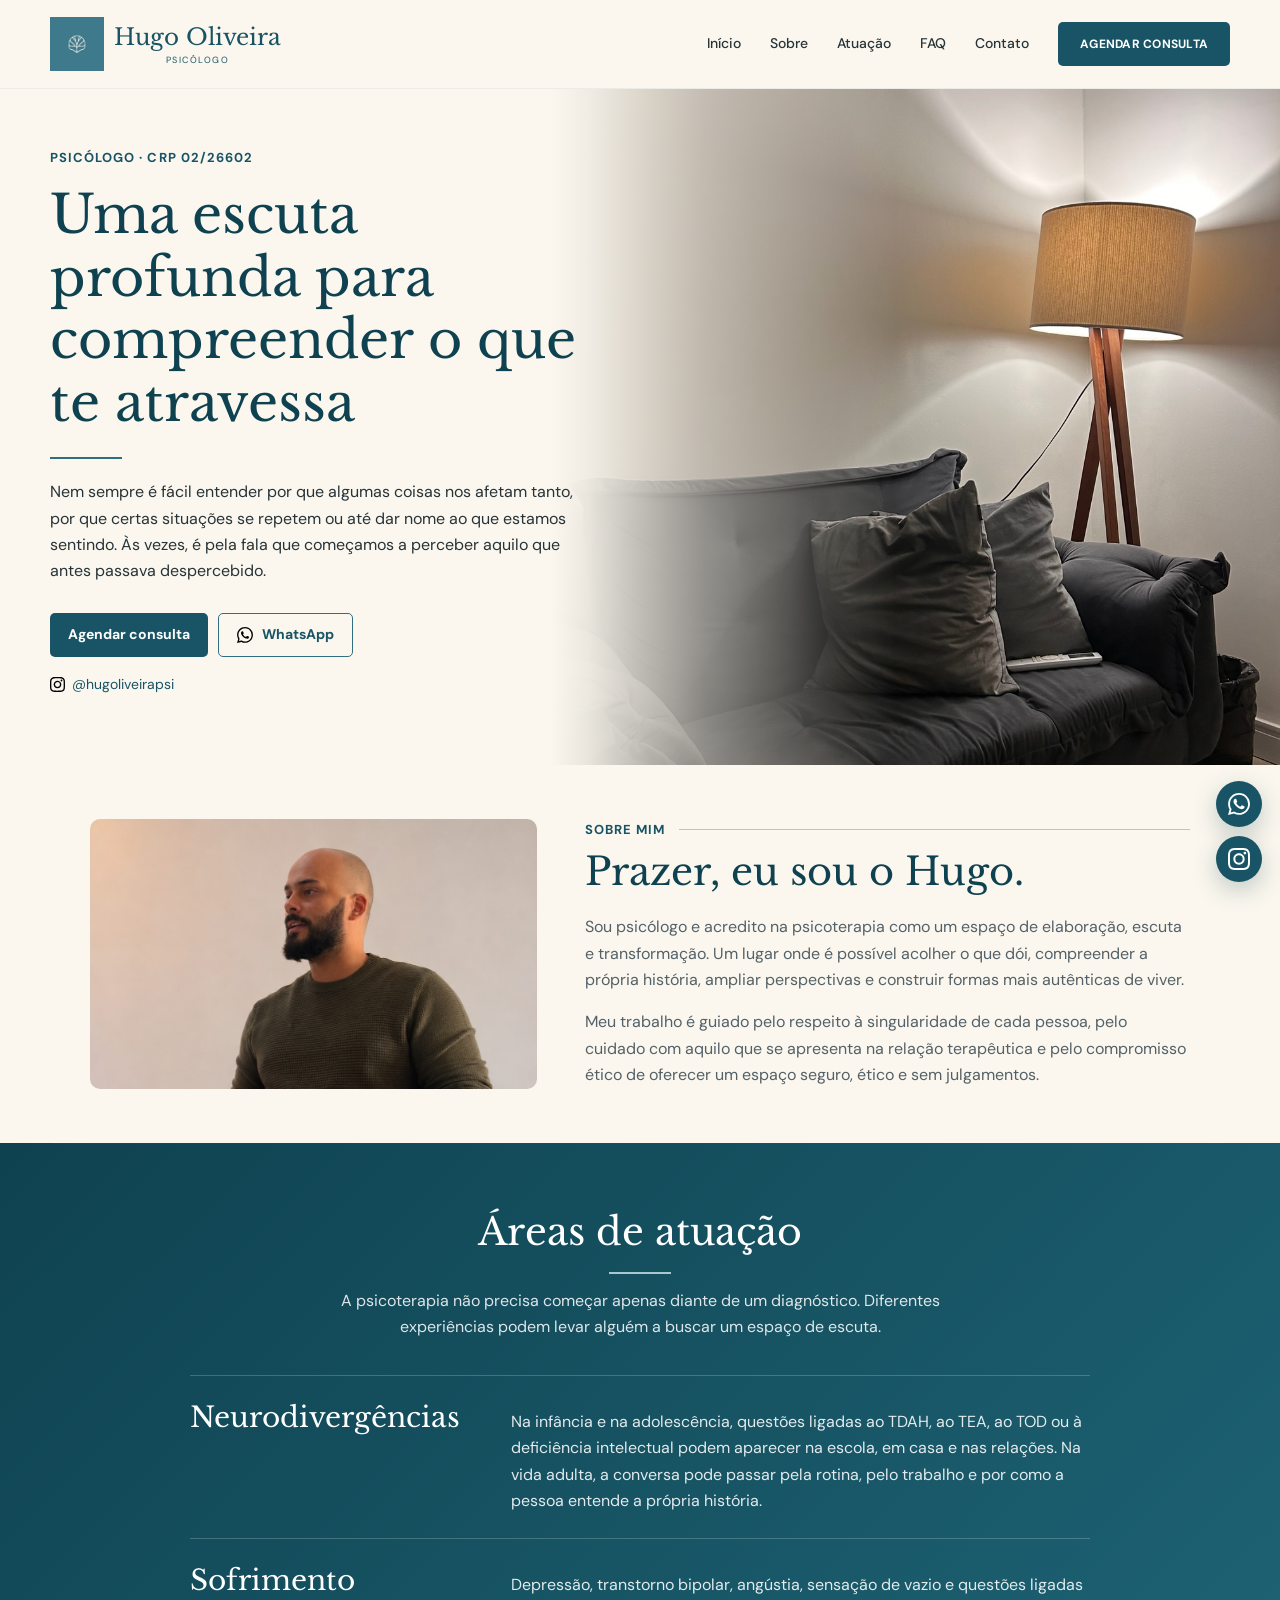
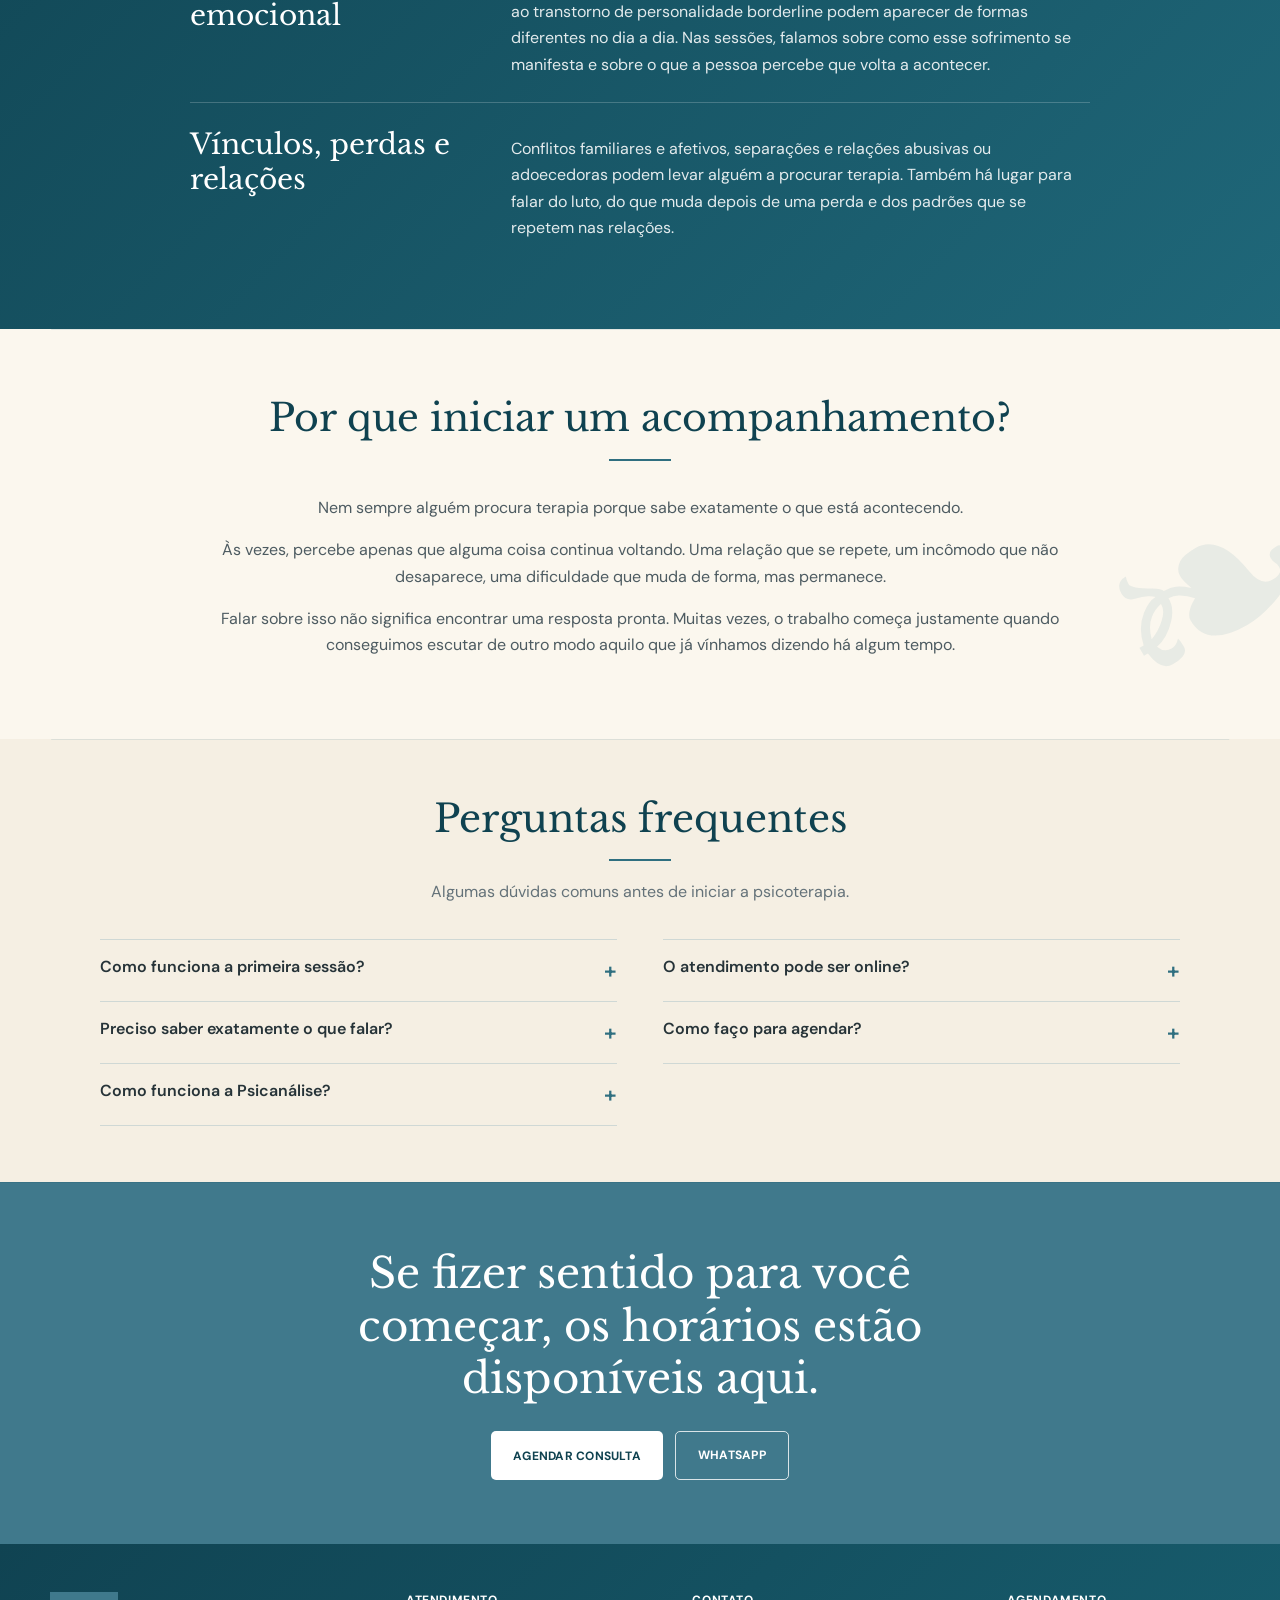
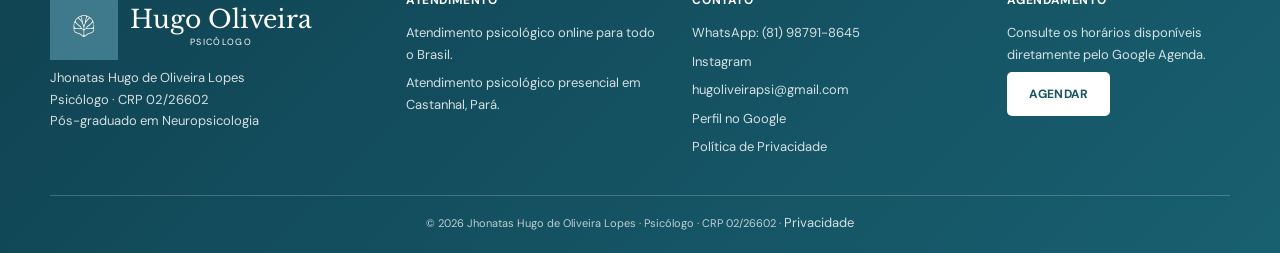
==== index.html @ a8a482d8 "Organiza as ações do início da página" ====
<!doctype html>
<html lang="pt-BR">
<head>
  <meta charset="utf-8">
  <meta name="viewport" content="width=device-width,initial-scale=1">
  <title>Hugo Oliveira | Psicólogo — CRP 02/26602</title>
  <meta name="description" content="Hugo Oliveira, psicólogo CRP 02/26602 e pós-graduado em Neuropsicologia. Atendimento psicológico online para crianças, adolescentes, adultos e idosos em todo o Brasil.">
  <meta name="theme-color" content="#2f6f80">
  <link rel="canonical" href="https://hugoliveirapsicologo.com.br/">
  <meta property="og:locale" content="pt_BR">
  <meta property="og:type" content="website">
  <meta property="og:title" content="Hugo Oliveira | Psicólogo — CRP 02/26602">
  <meta property="og:description" content="Atendimento psicológico online para todo o Brasil com Hugo Oliveira, psicólogo CRP 02/26602 e pós-graduado em Neuropsicologia.">
  <meta property="og:url" content="https://hugoliveirapsicologo.com.br/">
  <meta property="og:image" content="https://hugoliveirapsicologo.com.br/assets/logo-full.webp">
  <meta property="og:image:alt" content="Hugo Oliveira, psicólogo">
  <meta name="twitter:card" content="summary_large_image">
  <meta name="twitter:title" content="Hugo Oliveira | Psicólogo — CRP 02/26602">
  <meta name="twitter:description" content="Atendimento psicológico online para todo o Brasil, com escuta orientada pela Psicanálise.">
  <meta name="twitter:image" content="https://hugoliveirapsicologo.com.br/assets/logo-full.webp">
  <script type="application/ld+json">
  {"@context":"https://schema.org","@graph":[{"@type":"WebSite","@id":"https://hugoliveirapsicologo.com.br/#website","url":"https://hugoliveirapsicologo.com.br/","name":"Hugo Oliveira Psicólogo","inLanguage":"pt-BR","publisher":{"@id":"https://hugoliveirapsicologo.com.br/#profissional"}},{"@type":"Person","@id":"https://hugoliveirapsicologo.com.br/#profissional","name":"Jhonatas Hugo de Oliveira Lopes","alternateName":"Hugo Oliveira","url":"https://hugoliveirapsicologo.com.br/","jobTitle":"Psicólogo","description":"Psicólogo, CRP 02/26602, pós-graduado em Neuropsicologia. Atendimento psicológico online para todo o Brasil.","sameAs":["https://www.instagram.com/hugoliveirapsi/"]}]}
  </script>
  <link rel="icon" href="assets/logo-mark.webp" type="image/webp">
  <link rel="preconnect" href="https://fonts.googleapis.com">
  <link rel="preconnect" href="https://fonts.gstatic.com" crossorigin>
  <link rel="stylesheet" href="assets/v2.css">
</head>
<body>
<a class="skip-link" href="#conteudo">Pular para o conteúdo</a>
<header class="site-header">
  <div class="container nav">
    <a class="brand brand-text" href="#inicio" aria-label="Hugo Oliveira, psicólogo — início">
      <img src="assets/logo-mark.webp" alt="" width="256" height="256">
      <span><strong>Hugo Oliveira</strong><small>PSICÓLOGO</small></span>
    </a>
    <button class="menu-toggle" type="button" data-menu aria-label="Abrir menu" aria-expanded="false" aria-controls="menu-principal">☰</button>
    <nav class="nav-links" id="menu-principal" data-nav aria-label="Navegação principal">
      <a href="#inicio">Início</a><a href="#sobre">Sobre</a><a href="#atuacao">Atuação</a><a href="#faq">FAQ</a><a href="#contato">Contato</a>
      <button class="booking-btn" type="button" data-book>Agendar consulta</button>
    </nav>
  </div>
</header>
<main id="conteudo">
  <section class="hero" id="inicio" aria-labelledby="titulo-principal">
    <div class="container hero-grid">
      <div class="hero-copy"><div class="eyebrow">Psicólogo · CRP 02/26602</div><h1 id="titulo-principal">Uma escuta profunda para compreender o que te atravessa</h1><p>Nem sempre é fácil entender por que algumas coisas nos afetam tanto, por que certas situações se repetem ou até dar nome ao que estamos sentindo. Às vezes, é pela fala que começamos a perceber aquilo que antes passava despercebido.</p><div class="hero-actions"><button class="btn btn-primary" type="button" data-book>Agendar consulta</button><a class="btn btn-outline" href="https://wa.me/5581987918645" target="_blank" rel="noopener noreferrer"><img src="assets/whatsapp.svg" alt="" width="16" height="16">WhatsApp</a><a class="hero-instagram" href="https://www.instagram.com/hugoliveirapsi/" target="_blank" rel="noopener noreferrer" aria-label="Instagram de Hugo Oliveira"><img src="assets/instagram.svg" alt="" width="15" height="15">@hugoliveirapsi</a></div></div>
      <div class="hero-visual"><img class="hero-photo hero-office" src="assets/consultorio-real.jpeg" alt="Sofá e luminária no consultório de psicologia" width="1152" height="1536" fetchpriority="high" decoding="async"></div>
    </div>
  </section>
  <section class="section info" id="sobre" aria-labelledby="titulo-sobre"><div class="container info-grid"><div class="about-photo"><img class="about-image" src="assets/sobre-hugo.jpg" alt="Hugo Oliveira, psicólogo" width="1122" height="1402" loading="lazy" decoding="async"></div>
      <div class="about-copy"><div class="eyebrow about-label">Sobre mim</div><h2 id="titulo-sobre">Prazer, eu sou o Hugo.</h2><p>Sou psicólogo e acredito na psicoterapia como um espaço de elaboração, escuta e transformação. Um lugar onde é possível acolher o que dói, compreender a própria história, ampliar perspectivas e construir formas mais autênticas de viver.</p><p>Meu trabalho é guiado pelo respeito à singularidade de cada pessoa, pelo cuidado com aquilo que se apresenta na relação terapêutica e pelo compromisso ético de oferecer um espaço seguro, ético e sem julgamentos.</p></div></div></section>
  <section class="section areas" id="atuacao" aria-labelledby="titulo-atuacao"><div class="container"><div class="section-title"><h2 id="titulo-atuacao">Áreas de atuação</h2><p class="areas-intro">A psicoterapia não precisa começar apenas diante de um diagnóstico. Diferentes experiências podem levar alguém a buscar um espaço de escuta.</p></div><div class="area-topics">
      <article class="area-topic">
        <h3>Neurodivergências</h3>
        <p>Na infância e na adolescência, questões ligadas ao TDAH, ao TEA, ao TOD ou à deficiência intelectual podem aparecer na escola, em casa e nas relações. Na vida adulta, a conversa pode passar pela rotina, pelo trabalho e por como a pessoa entende a própria história.</p>
      </article>
      <article class="area-topic">
        <h3>Sofrimento emocional</h3>
        <p>Depressão, transtorno bipolar, angústia, sensação de vazio e questões ligadas ao transtorno de personalidade borderline podem aparecer de formas diferentes no dia a dia. Nas sessões, falamos sobre como esse sofrimento se manifesta e sobre o que a pessoa percebe que volta a acontecer.</p>
      </article>
      <article class="area-topic">
        <h3>Vínculos, perdas e relações</h3>
        <p>Conflitos familiares e afetivos, separações e relações abusivas ou adoecedoras podem levar alguém a procurar terapia. Também há lugar para falar do luto, do que muda depois de uma perda e dos padrões que se repetem nas relações.</p>
      </article>
    </div></div></section>
  <section class="section why" aria-labelledby="titulo-acompanhamento"><div class="container why-inner"><div class="section-title"><h2 id="titulo-acompanhamento">Por que iniciar um acompanhamento?</h2></div>
    <p>Nem sempre alguém procura terapia porque sabe exatamente o que está acontecendo.</p>
    <p>Às vezes, percebe apenas que alguma coisa continua voltando. Uma relação que se repete, um incômodo que não desaparece, uma dificuldade que muda de forma, mas permanece.</p>
    <p>Falar sobre isso não significa encontrar uma resposta pronta. Muitas vezes, o trabalho começa justamente quando conseguimos escutar de outro modo aquilo que já vínhamos dizendo há algum tempo.</p>
  </div></section>
  <section class="section faq" id="faq" aria-labelledby="titulo-faq"><div class="container faq-wrap"><div class="section-title"><h2 id="titulo-faq">Perguntas frequentes</h2><p>Algumas dúvidas comuns antes de iniciar a psicoterapia.</p></div>
    <div class="faq-grid"><div class="faq-column">
    <div class="faq-item"><h3><button class="faq-q" type="button" aria-expanded="false" aria-controls="faq-1">Como funciona a primeira sessão?<span aria-hidden="true">+</span></button></h3><div class="faq-a" id="faq-1" hidden>Na primeira sessão, conversamos sobre o que levou você a procurar psicoterapia e sobre o que está acontecendo neste momento. Você não precisa chegar com tudo organizado. A partir do que aparece na conversa, começamos a compreender a demanda e a pensar o acompanhamento.</div></div>
    <div class="faq-item"><h3><button class="faq-q" type="button" aria-expanded="false" aria-controls="faq-2">Preciso saber exatamente o que falar?<span aria-hidden="true">+</span></button></h3><div class="faq-a" id="faq-2" hidden>Não. E isso é mais comum do que parece. Você pode começar falando sobre o que estiver presente naquele dia. Às vezes, um assunto leva a outro, lembranças aparecem e algumas coisas se repetem. Na Psicanálise, esse movimento da fala faz parte do próprio trabalho.</div></div>
    <div class="faq-item"><h3><button class="faq-q" type="button" aria-expanded="false" aria-controls="faq-3">Como funciona a Psicanálise?<span aria-hidden="true">+</span></button></h3><div class="faq-a" id="faq-3" hidden>Na Psicanálise, a fala tem um lugar central. A associação livre é a proposta de dizer o que vier à mente, mesmo quando um assunto parecer sem importância ou sem ligação com o anterior. Ao longo das sessões, escutamos também as lembranças, as contradições e o que se repete nessa fala.</div></div>
    </div><div class="faq-column">
    <div class="faq-item"><h3><button class="faq-q" type="button" aria-expanded="false" aria-controls="faq-7">O atendimento pode ser online?<span aria-hidden="true">+</span></button></h3><div class="faq-a" id="faq-7" hidden>Sim. A sessão acontece por videochamada, em horário combinado. É importante estar em um lugar reservado, com internet estável e onde você possa falar com tranquilidade. Antes de começarmos, conversamos para entender se o atendimento online é adequado para a sua demanda e para este momento.</div></div>
    <div class="faq-item"><h3><button class="faq-q" type="button" aria-expanded="false" aria-controls="faq-8">Como faço para agendar?<span aria-hidden="true">+</span></button></h3><div class="faq-a" id="faq-8" hidden>Pelo botão “Agendar consulta”, você pode consultar os horários disponíveis e marcar diretamente pelo Google Agenda. Se quiser conversar antes, tirar alguma dúvida ou não encontrar um horário adequado, pode me chamar pelo WhatsApp.</div></div>
    </div></div>
  </div></section>
  <section class="final-cta" aria-labelledby="titulo-cta-final"><div class="final-cta-inner"><h2 id="titulo-cta-final">Se fizer sentido para você começar, os horários estão disponíveis aqui.</h2><div class="final-cta-actions"><button class="btn btn-primary" type="button" data-book>Agendar consulta</button><a class="btn btn-outline" href="https://wa.me/5581987918645" target="_blank" rel="noopener noreferrer">WhatsApp</a></div></div></section>
</main>
<footer class="footer" id="contato"><div class="container"><div class="footer-grid"><div class="footer-logo"><div class="footer-brand"><img src="assets/logo-mark.webp" alt="" width="256" height="256" loading="lazy"><span><strong>Hugo Oliveira</strong><small>PSICÓLOGO</small></span></div><p>Jhonatas Hugo de Oliveira Lopes<br>Psicólogo · CRP 02/26602<br>Pós-graduado em Neuropsicologia</p></div><div><h2>Atendimento</h2><p>Atendimento psicológico online para todo o Brasil.</p><p>Atendimento psicológico presencial em Castanhal, Pará.</p></div><div><h2>Contato</h2><p><a href="https://wa.me/5581987918645" target="_blank" rel="noopener noreferrer">WhatsApp: (81) 98791-8645</a></p><p><a href="https://www.instagram.com/hugoliveirapsi/" target="_blank" rel="noopener noreferrer">Instagram</a></p><p><a href="mailto:hugoliveirapsi@gmail.com">hugoliveirapsi@gmail.com</a></p><p><a href="https://www.google.com/search?q=Hugo+Oliveira+-+Psic%C3%B3logo+especialista+em+Neuropsicologia" target="_blank" rel="noopener noreferrer">Perfil no Google</a></p><p><a href="politica-de-privacidade.html">Política de Privacidade</a></p></div><div><h2>Agendamento</h2><p>Consulte os horários disponíveis diretamente pelo Google Agenda.</p><button class="btn footer-booking" type="button" data-book>Agendar</button></div></div><div class="footer-bottom">© 2026 Jhonatas Hugo de Oliveira Lopes · Psicólogo · CRP 02/26602 · <a href="politica-de-privacidade.html">Privacidade</a></div></div></footer>
<div class="floating-social" aria-label="Atalhos de contato"><a href="https://wa.me/5581987918645" target="_blank" rel="noopener noreferrer" aria-label="Falar com Hugo Oliveira no WhatsApp"><img src="assets/whatsapp.svg" alt="" width="22" height="22"></a><a href="https://www.instagram.com/hugoliveirapsi/" target="_blank" rel="noopener noreferrer" aria-label="Abrir o Instagram de Hugo Oliveira"><img src="assets/instagram.svg" alt="" width="22" height="22"></a></div>
<script src="assets/v2.js" defer></script>
</body>
</html>
---- assets/v2.css ----
@import url('https://fonts.googleapis.com/css2?family=DM+Sans:wght@400;500;600;700&family=Libre+Baskerville:wght@400;700&display=swap');
:root{--petrol:#2f6f80;--petrol-dark:#185465;--petrol-deep:#0f4250;--cream:#fbf7ee;--cream-2:#f5efe3;--ink:#263338;--muted:#647279;--line:#d9dfdc;--sage:#b8ccca;--white:#fff;--serif:'Libre Baskerville',Georgia,serif;--sans:'DM Sans',Arial,sans-serif}
*{box-sizing:border-box}html{scroll-behavior:smooth;scroll-padding-top:100px}body{margin:0;background:var(--cream);color:var(--ink);font-family:var(--sans);line-height:1.65}img{max-width:100%;display:block}a{text-decoration:none;color:inherit}.container{width:min(1180px,calc(100% - 40px));margin:auto}.skip-link{position:fixed;left:16px;top:10px;z-index:100;transform:translateY(-160%);background:var(--white);color:var(--petrol-deep);padding:10px 14px;border:2px solid var(--petrol-deep);border-radius:4px;font-weight:700}.skip-link:focus{transform:translateY(0)}:where(a,button):focus-visible{outline:3px solid #f0b429;outline-offset:3px}
.site-header{position:sticky;top:0;z-index:50;background:rgba(251,247,238,.96);backdrop-filter:blur(14px);border-bottom:1px solid rgba(47,111,128,.08)}.nav{height:88px;display:flex;align-items:center;gap:28px}.brand{display:flex;align-items:center;margin-right:auto}.brand-text{gap:10px}.brand-text img{height:54px;width:54px;object-fit:contain}.brand-text span{display:flex;flex-direction:column;line-height:1}.brand-text strong{font:400 23px var(--serif);color:var(--petrol-dark)}.brand-text small{font-size:9px;letter-spacing:.16em;text-align:center;color:var(--petrol-dark);margin-top:5px}.nav-links{display:flex;align-items:center;gap:29px;font-size:14px;font-weight:500}.nav-links a{position:relative;padding:10px 0}.nav-links a:hover,.nav-links a.active{color:var(--petrol-dark)}.nav-links a.active:after{content:'';position:absolute;left:0;right:0;bottom:2px;height:2px;background:var(--petrol)}.booking-btn,.btn{border:0;border-radius:5px;padding:14px 22px;font-family:var(--sans);font-weight:700;text-transform:uppercase;letter-spacing:.02em;font-size:12px;cursor:pointer;display:inline-flex;align-items:center;justify-content:center;gap:9px}.booking-btn,.btn-primary{background:var(--petrol-dark);color:#fff}.booking-btn:hover,.btn-primary:hover{background:var(--petrol-deep)}.btn-outline{background:transparent;color:var(--petrol-dark);border:1px solid var(--petrol)}.btn-outline:hover{background:rgba(47,111,128,.07)}.menu-toggle{display:none;border:0;background:none;font-size:26px;color:var(--petrol-dark)}
.hero{position:relative;overflow:hidden;background:linear-gradient(90deg,var(--cream) 0%,var(--cream) 58%,#e7eeee 58%,#e7eeee 100%);min-height:560px}.hero-grid{display:grid;grid-template-columns:.92fr 1.08fr;align-items:end;min-height:560px}.hero-copy{padding:58px 0 62px;align-self:center;position:relative;z-index:3}.eyebrow{font-size:13px;font-weight:700;letter-spacing:.08em;text-transform:uppercase;color:var(--petrol-dark)}.hero h1{font:400 clamp(38px,4.1vw,60px)/1.19 var(--serif);color:var(--petrol-deep);max-width:600px;margin:16px 0 20px}.hero h1:after{content:'';display:block;width:72px;height:2px;background:var(--petrol);margin-top:23px}.hero p{max-width:540px;font-size:16px;margin:0 0 28px}.hero-actions{display:flex;gap:12px;flex-wrap:wrap}.hero-visual{position:relative;align-self:stretch;display:flex;align-items:flex-end;justify-content:center}.hero-visual:before{content:'';position:absolute;width:76%;height:82%;right:8%;bottom:3%;background:#9fbdc2;border-radius:50% 50% 42% 58% / 45% 40% 60% 55%;transform:rotate(8deg)}.hero-visual:after{content:'❧';position:absolute;right:1%;top:22%;font-size:210px;line-height:1;color:rgba(47,111,128,.13);transform:rotate(-20deg)}.hero-photo{position:relative;z-index:2;width:min(560px,100%);max-height:545px;object-fit:contain;object-position:center bottom;filter:drop-shadow(0 22px 30px rgba(15,66,80,.12))}
.section{padding:64px 0}.section-title{text-align:center;max-width:800px;margin:0 auto 34px}.section-title h2{font:400 clamp(28px,3vw,38px)/1.3 var(--serif);color:var(--petrol-deep);margin:0}.section-title h2:after{content:'';display:block;width:62px;height:2px;background:var(--petrol);margin:16px auto 0}.section-title p{color:var(--muted);margin:14px auto 0;max-width:680px}.areas{background:linear-gradient(135deg,var(--petrol-deep),#1f6779);color:#fff}.areas .section-title h2{color:#fff}.areas .section-title h2:after{background:#a9c8ce}.area-grid{display:grid;grid-template-columns:repeat(3,minmax(0,1fr));align-items:stretch}.area-card{min-width:0;padding:28px 32px 30px;text-align:center;border-right:1px solid rgba(255,255,255,.2);border-bottom:1px solid rgba(255,255,255,.18);display:flex;flex-direction:column;align-items:center}.area-card:nth-child(3n){border-right:0}.area-card:nth-child(n+4){border-bottom:0}.area-icon{width:48px;height:48px;border:1px solid rgba(255,255,255,.55);border-radius:50%;display:grid;place-items:center;margin:0 auto 17px;font-size:16px}.area-card h3{font:400 20px/1.35 var(--serif);margin:0 0 11px;max-width:300px}.area-card p{font-size:14px;line-height:1.65;color:rgba(255,255,255,.82);margin:0;max-width:340px}.life-stages{background:var(--cream-2);padding:38px 20px 40px;text-align:center;border-top:1px solid rgba(47,111,128,.1);border-bottom:1px solid rgba(47,111,128,.12)}.life-stages h2{font:400 clamp(24px,2.7vw,32px)/1.3 var(--serif);color:var(--petrol-deep);margin:0 0 13px}.life-stages p{font:500 clamp(16px,2vw,19px)/1.7 var(--sans);color:var(--petrol-dark);margin:0}.life-stages .stage-separator{color:var(--petrol);padding:0 8px}
.why{position:relative;background:var(--cream);overflow:hidden}.why:after{content:'❧';position:absolute;right:-40px;bottom:-70px;font-size:260px;color:rgba(47,111,128,.09);transform:rotate(-30deg)}.why-inner{position:relative;z-index:2;text-align:center;max-width:850px;margin:auto}.why-inner p{color:#4d5b61}.quote-band{background:linear-gradient(90deg,#b8d2d5,#d6e4e1);padding:30px 20px;text-align:center;color:#173f4b}.quote-band blockquote{font:400 clamp(21px,2.2vw,31px)/1.4 var(--serif);margin:0}.quote-band blockquote:before{content:'“';display:block;font-size:42px;line-height:.5;margin-bottom:10px}
.info{background:#fff;padding:54px 0}.info-grid{display:grid;grid-template-columns:minmax(300px,.78fr) minmax(0,1.22fr);gap:52px;align-items:center}.info-photo{height:460px;border-radius:3px;overflow:hidden;background:var(--cream);box-shadow:0 18px 40px rgba(15,66,80,.12)}.info-photo img{width:100%;height:100%;aspect-ratio:auto;object-fit:contain;object-position:center bottom}.info h2,.faq h2{font:400 clamp(30px,3vw,40px)/1.25 var(--serif);color:var(--petrol-deep);margin:0 0 18px}.info p{color:#536168;font-size:16px}.bullets{list-style:none;padding:0;margin:20px 0}.bullets li{display:flex;gap:12px;margin:10px 0;font-size:15px}.bullets li:before{content:'✓';color:var(--petrol);font-weight:700}.audiences{display:grid;grid-template-columns:repeat(4,1fr);gap:12px;margin-top:22px}.audiences article{background:var(--cream);border:1px solid #e5e3dc;padding:16px}.audiences h3{font:400 18px var(--serif);color:var(--petrol-deep);margin:0 0 7px}.audiences p{font-size:14px;line-height:1.45;margin:0;color:#536168}
.faq{background:var(--cream-2);padding:56px 0}.faq-wrap{max-width:1080px;margin:auto}.faq-grid{display:grid;grid-template-columns:repeat(2,minmax(0,1fr));gap:0 46px;align-items:start}.faq-column{min-width:0}.faq-item{border-top:1px solid #cfd8d5}.faq-column .faq-item:last-child{border-bottom:1px solid #cfd8d5}.faq-item h3{margin:0}.faq-q{width:100%;border:0;background:none;text-align:left;padding:16px 0;display:flex;justify-content:space-between;gap:20px;font:600 16px var(--sans);color:var(--ink);cursor:pointer}.faq-q span{font-size:22px;color:var(--petrol);transition:.2s}.faq-item.open .faq-q span{transform:rotate(45deg)}.faq-a{padding:0 35px 16px 0;color:#536168;font-size:15px}.faq-a[hidden]{display:none}.cta-row{text-align:center;margin-top:28px}.btn-instagram{border-color:rgba(47,111,128,.58);color:var(--petrol-dark)}.btn-instagram:hover{background:rgba(47,111,128,.07);border-color:var(--petrol)}
.final-cta{background:#40798c;color:#fff;text-align:center;padding:64px 20px;border-top:1px solid rgba(15,66,80,.12)}.final-cta-inner{max-width:720px;margin:auto}.final-cta h2{font:400 clamp(30px,3.3vw,42px)/1.25 var(--serif);margin:0 0 14px}.final-cta p{max-width:620px;margin:0 auto 26px;color:rgba(255,255,255,.88)}.final-cta-actions{display:flex;justify-content:center;gap:12px;flex-wrap:wrap}.final-cta .btn-primary{background:#fff;color:var(--petrol-deep)}.final-cta .btn-primary:hover{background:var(--cream)}.final-cta .btn-outline{border-color:rgba(255,255,255,.8);color:#fff}.final-cta .btn-outline:hover{background:rgba(255,255,255,.1)}.footer{background:linear-gradient(135deg,#104352,#185f70);color:#fff;padding:48px 0 20px}.footer-grid{display:grid;grid-template-columns:1.15fr .9fr 1fr .8fr;gap:35px}.footer-brand{display:flex;align-items:center;gap:12px}.footer-brand img{width:68px;height:68px;object-fit:cover;filter:none}.footer-brand span{display:flex;flex-direction:column}.footer-brand strong{font:400 25px var(--serif)}.footer-brand small{font-size:9px;letter-spacing:.15em;text-align:center}.footer h2{font:700 12px var(--sans);text-transform:uppercase;letter-spacing:.05em;margin:0 0 14px}.footer p,.footer a{font-size:13px;color:rgba(255,255,255,.82);margin:7px 0}.footer a:hover{color:#fff}.footer-bottom{border-top:1px solid rgba(255,255,255,.2);margin-top:30px;padding-top:16px;text-align:center;color:rgba(255,255,255,.72);font-size:11px}.footer-booking{background:#fff;color:#185465}.floating-social{position:fixed;right:18px;bottom:18px;z-index:60;display:flex;flex-direction:column;gap:9px}.floating-social a{width:46px;height:46px;border-radius:50%;display:grid;place-items:center;background:var(--petrol-dark);color:#fff;box-shadow:0 8px 24px rgba(15,66,80,.25)}.floating-social a:hover{background:var(--petrol-deep)}.floating-social img{width:22px;height:22px;filter:brightness(0) invert(1)}.areas-intro{color:rgba(255,255,255,.86)!important}
.hero-office{width:100%;height:100%;max-height:none;object-fit:cover;object-position:center;filter:none}.info-photo-portrait{background:var(--cream)}.info-photo-portrait img{object-fit:contain;object-position:center bottom}
.audiences{grid-template-columns:repeat(4,minmax(0,1fr));align-items:stretch}.audiences article{min-width:0;height:100%}
@media(max-width:1000px){.area-grid{grid-template-columns:repeat(2,minmax(0,1fr))}.area-card,.area-card:nth-child(3n),.area-card:nth-child(n+4){border-right:1px solid rgba(255,255,255,.2);border-bottom:1px solid rgba(255,255,255,.18)}.area-card:nth-child(2n){border-right:0}.area-card:nth-child(n+5){border-bottom:0}.audiences{grid-template-columns:repeat(2,minmax(0,1fr))}}
@media(max-width:820px){.faq-grid{grid-template-columns:1fr;gap:0}.faq-column+.faq-column .faq-item:first-child{border-top:0}.nav{height:72px}.brand-text img{height:45px;width:45px}.brand-text strong{font-size:19px}.nav-links{display:none;position:absolute;top:72px;left:0;right:0;background:var(--cream);padding:18px 20px 24px;flex-direction:column;align-items:stretch;gap:4px;border-bottom:1px solid var(--line)}.menu-toggle{display:block}.nav-links.open{display:flex}.nav-links a{padding:9px 0}.booking-btn{width:100%;margin-top:8px}.hero{background:var(--cream)}.hero-grid{grid-template-columns:1fr;min-height:auto}.hero-copy{padding:48px 0 26px}.hero-visual{min-height:400px;background:transparent}.hero-visual:before,.hero-visual:after{display:none}.hero-photo{max-height:430px}.hero-office{max-height:none;display:block;width:100%;height:auto;aspect-ratio:16/9}.info-grid{grid-template-columns:1fr}.info-photo{width:min(100%,430px);height:480px;margin:auto}.footer-grid{grid-template-columns:1fr 1fr}}
@media(max-width:540px){.container{width:min(100% - 28px,1180px)}.brand-text span{display:none}.hero h1{font-size:38px}.hero-actions{display:grid}.hero-actions .btn{width:100%}.hero-visual{min-height:360px}.hero-photo{max-height:390px}.hero-office{max-height:none}.area-grid{grid-template-columns:1fr}.area-card,.area-card:nth-child(2n),.area-card:nth-child(3n),.area-card:nth-child(n+5){border-right:0;border-bottom:1px solid rgba(255,255,255,.18);padding:26px 18px}.area-card:last-child{border-bottom:0}.audiences,.footer-grid{grid-template-columns:1fr}.section{padding:58px 0}.final-cta{padding:54px 18px}.final-cta-actions{display:grid}.final-cta-actions .btn{width:100%}.floating-social{right:12px;bottom:12px;flex-direction:row}}
.privacy-main{background:var(--cream);padding:70px 0}.privacy-content{max-width:850px}.privacy-content h1{font:400 clamp(36px,5vw,54px)/1.2 var(--serif);color:var(--petrol-deep);margin:12px 0 8px}.privacy-content h2{font:400 clamp(22px,3vw,28px)/1.3 var(--serif);color:var(--petrol-deep);margin:42px 0 12px}.privacy-content p,.privacy-content li{color:#4d5b61}.privacy-content a{text-decoration:underline;text-underline-offset:3px;color:var(--petrol-dark)}.privacy-updated{margin-bottom:38px}.privacy-contact{margin-top:48px;padding:28px;background:var(--white);border-left:4px solid var(--petrol)}.privacy-contact h2{margin-top:0}.privacy-footer{padding-top:10px}.privacy-back{margin-left:auto}@media(max-width:540px){.privacy-main{padding:48px 0}.privacy-back{padding:10px 12px}.privacy-content h2{margin-top:34px}}
@media(prefers-reduced-motion:reduce){html{scroll-behavior:auto}*,*:before,*:after{animation-duration:.01ms!important;animation-iteration-count:1!important;transition-duration:.01ms!important}}


/* Refinamentos de composição */
@media(min-width:821px){.hero{background:linear-gradient(90deg,var(--cream) 0%,rgba(251,247,238,.99) 31%,var(--cream) 43%,rgba(251,247,238,.92) 46%,rgba(251,247,238,.52) 55%,rgba(251,247,238,0) 70%),url('consultorio-real.jpeg') right 48% / max(57%, 530px) auto no-repeat}.hero-visual:before,.hero-visual:after{display:none}.hero-photo{opacity:0;width:100%;height:100%;aspect-ratio:16/9}}
.quote-band blockquote:before{content:none}
.area-icon{font:600 11px var(--sans);letter-spacing:.12em}
@media(max-width:820px){.hero-visual{background:url('consultorio-real.jpeg') center 52% / cover no-repeat}.hero-visual:before,.hero-visual:after{display:none}.hero-photo{display:none}}

.section,.quote-band,.final-cta,.footer{position:relative}.section+.section:before,.quote-band+.section:before{content:"";position:absolute;top:0;left:50%;width:min(92%,1180px);height:1px;background:rgba(47,111,128,.12);transform:translateX(-50%)}
@media(max-width:540px){.life-stages{padding:34px 18px 36px}.life-stages p{max-width:310px;margin:auto}.life-stages .stage-separator{padding:0 5px}.section+.section:before,.quote-band+.section:before{width:calc(100% - 28px)}.faq-q{padding:18px 0}.faq-a{padding-right:8px}.floating-social a{width:48px;height:48px}}

.area-topics {
  max-width: 900px;
  margin-inline: auto;
}

.area-topic {
  display: grid;
  grid-template-columns: minmax(0, 1fr) minmax(0, 2fr);
  align-items: baseline;
  gap: 12px 32px;
  padding: 24px 0;
  border-top: 1px solid rgba(255, 255, 255, .2);
}

.area-topic h3 {
  margin: 0;
  font: 400 clamp(21px, 2.4vw, 28px)/1.25 var(--serif);
}

.area-topic p {
  margin: 0;
  max-width: 62ch;
  color: rgba(255, 255, 255, .88);
}

.final-cta h2:last-of-type {
  margin-bottom: 26px;
}

@media (max-width: 540px) {
  .area-topic {
    grid-template-columns: 1fr;
  }
}

#sobre.info {
  background: var(--cream);
}
#sobre .info-grid {
  grid-template-columns: minmax(0, .85fr) minmax(0, 1.15fr);
  gap: clamp(24px, 4vw, 48px);
  max-width: 1100px;
}
.about-photo {
  position: relative;
  align-self: stretch;
  overflow: hidden;
  border-radius: 10px;
}
.about-image {
  position: absolute;
  inset: 0;
  width: 100%;
  height: 100%;
  object-fit: cover;
  object-position: center 16%;
}
.about-label {
  display: flex;
  align-items: center;
  gap: 14px;
  margin-bottom: 8px;
}
.about-label::after {
  content: "";
  flex: 1;
  border-top: 1px solid rgba(47, 111, 128, .35);
}
.about-copy p:last-child {
  margin-bottom: 0;
}
@media (max-width: 820px) {
  #sobre .info-grid {
    grid-template-columns: 1fr;
  }
  .about-photo {
    width: min(100%, 480px);
    height: 175px;
  }
}

.hero-actions {
  display: grid;
  grid-template-columns: repeat(2, max-content);
  justify-content: start;
  align-items: center;
  gap: 10px;
}
.hero-actions .btn {
  padding: 10px clamp(11px, 1.4vw, 18px);
  min-height: 44px;
  line-height: 1.4;
  font-size: 14px;
  text-transform: none;
  letter-spacing: normal;
}
.hero-instagram {
  grid-column: 1 / -1;
  justify-self: start;
  display: inline-flex;
  align-items: center;
  gap: 7px;
  min-height: 36px;
  color: var(--petrol-dark);
  font-size: 14px;
}
.hero-instagram:hover {
  text-decoration: underline;
}
@media (max-width: 300px) {
  .hero-actions {
    grid-template-columns: minmax(0, 1fr);
  }
}
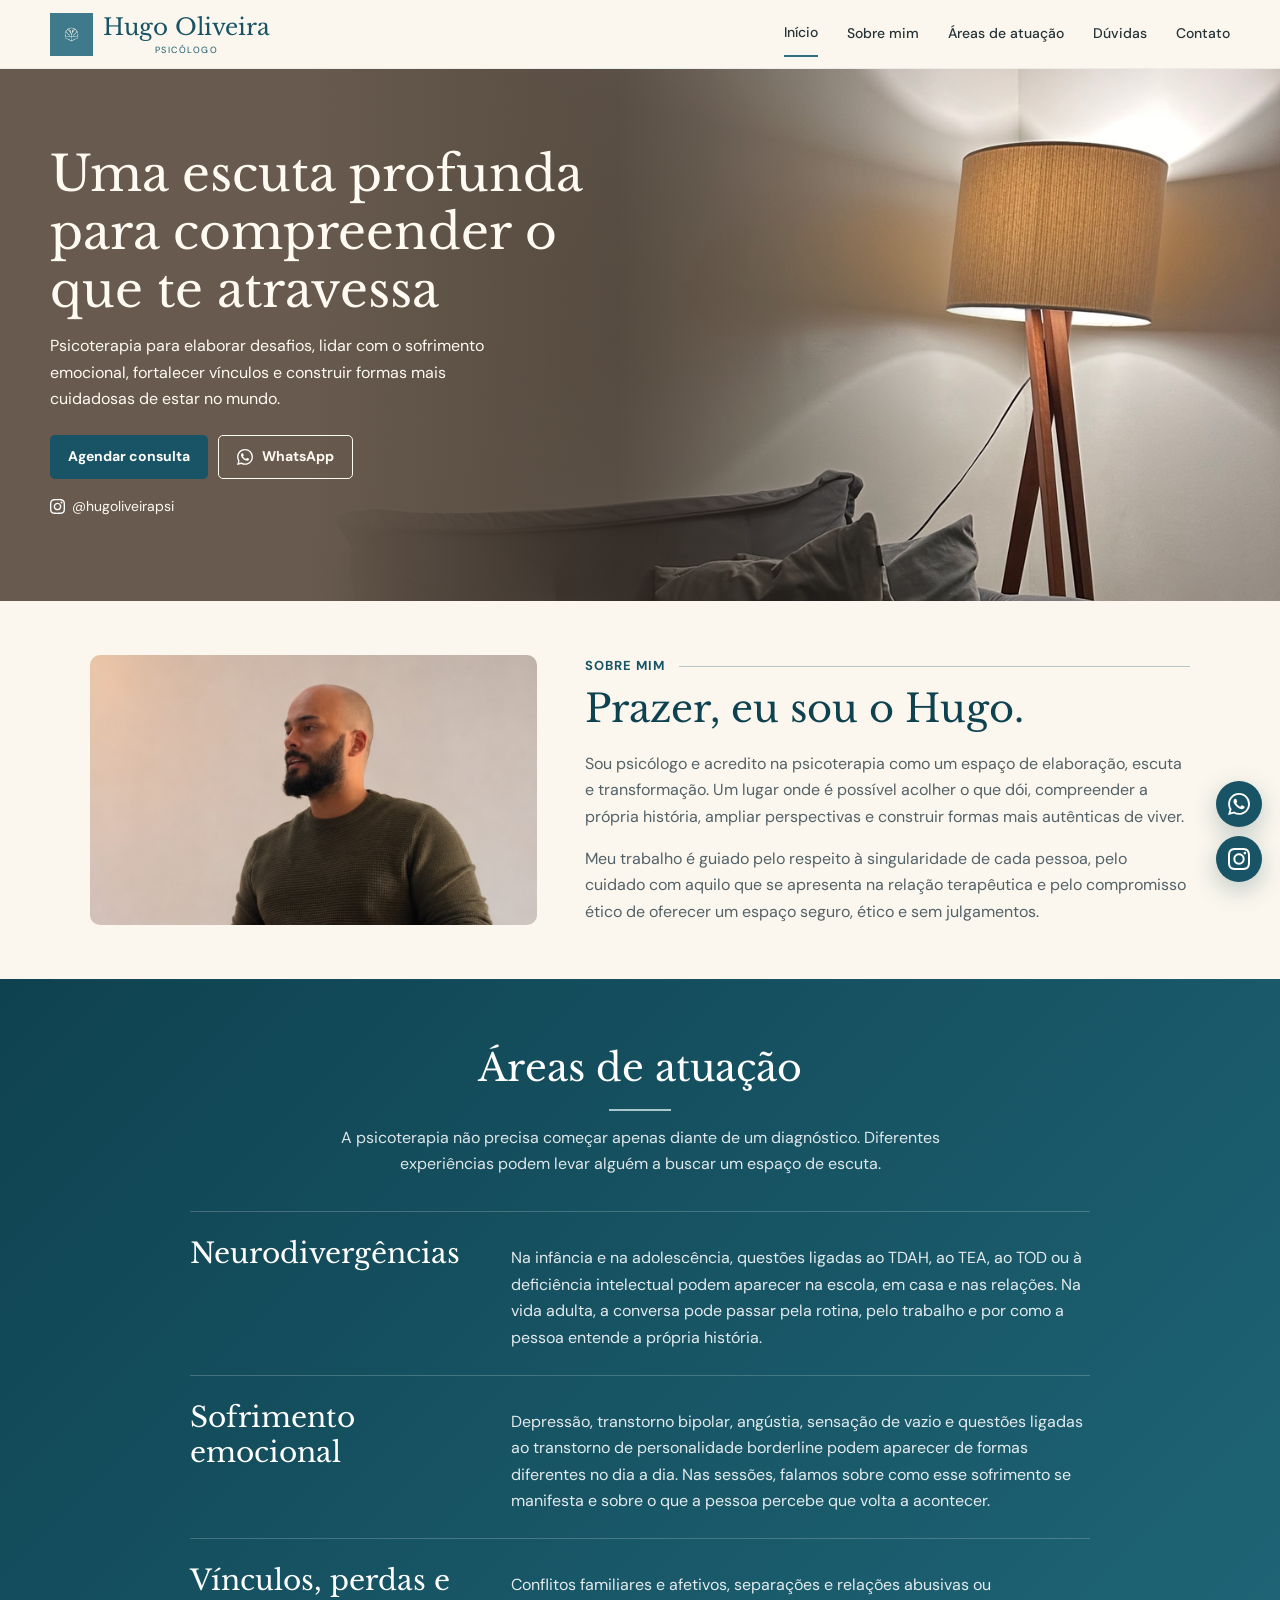
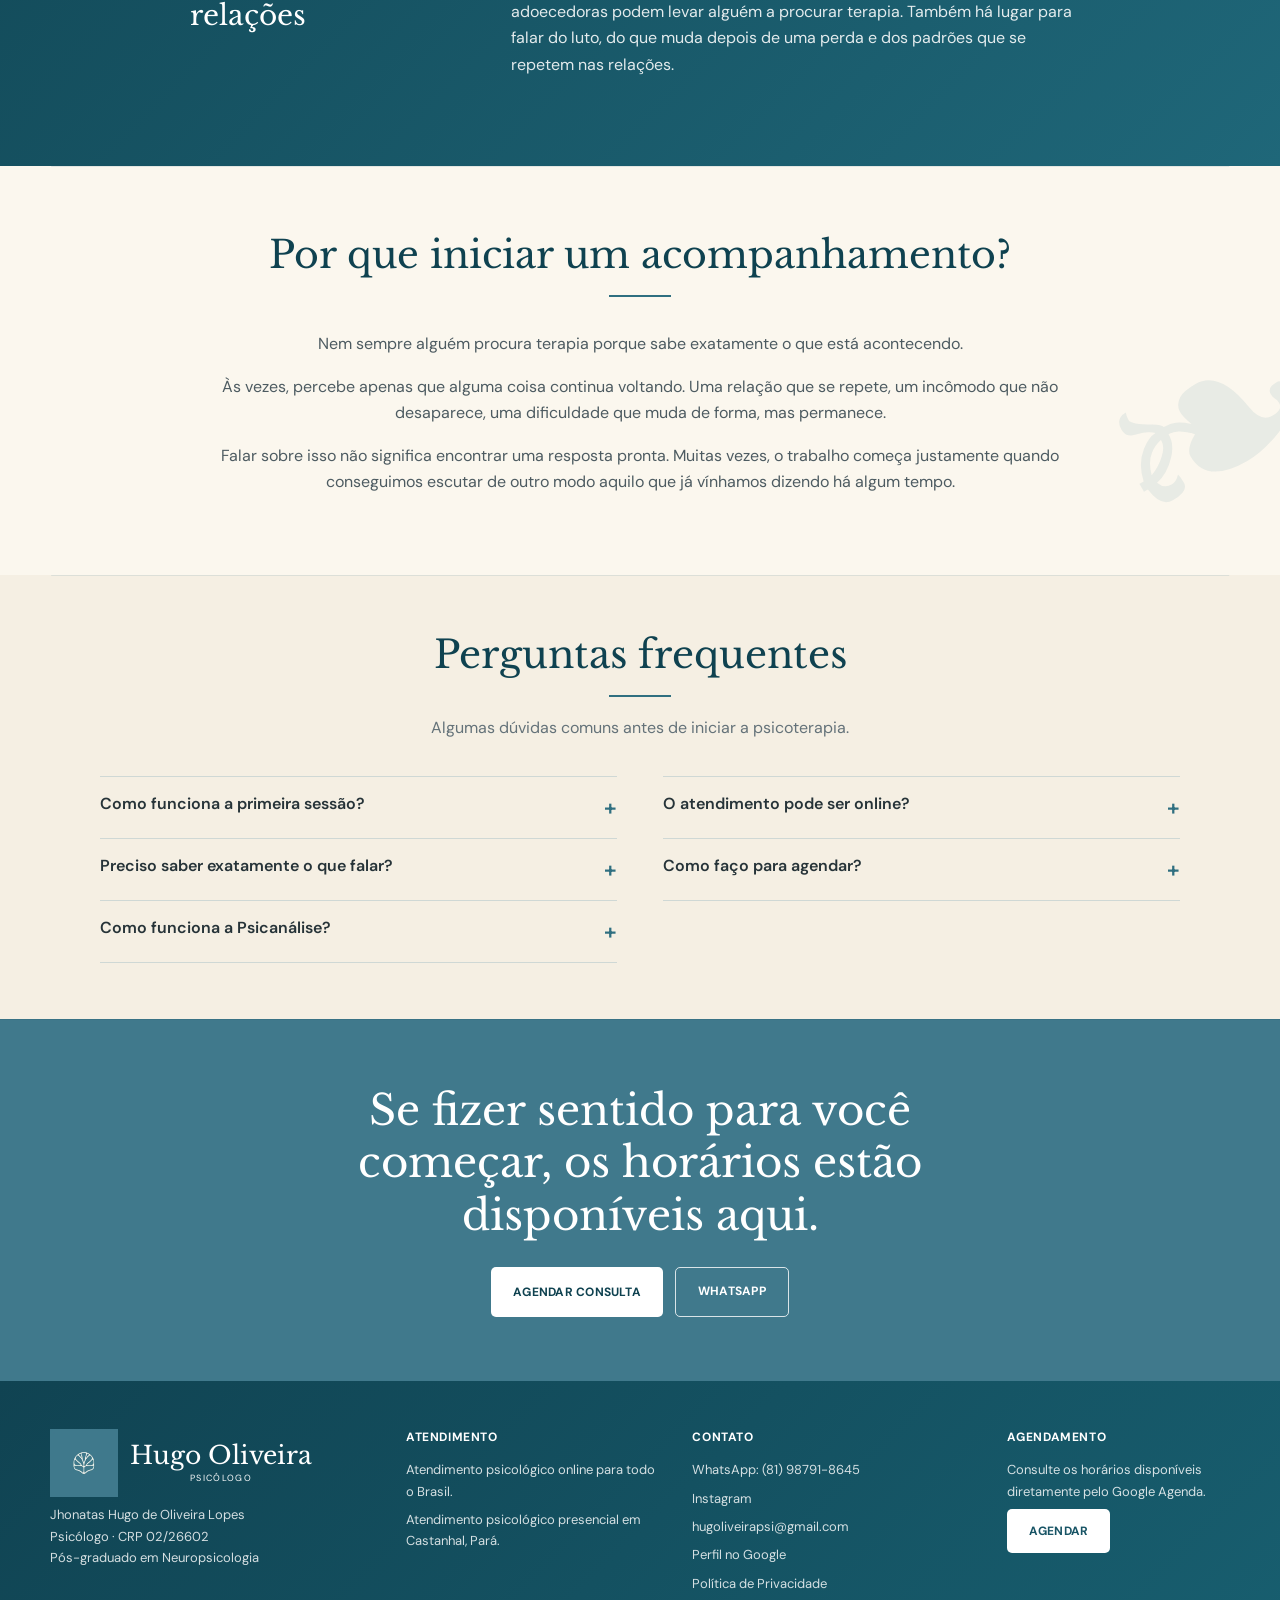
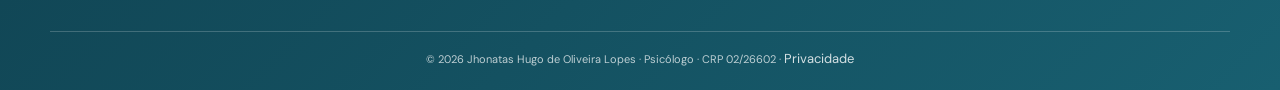
==== commit fbd555d3: "Ajusta o topo à referência visual" ====
--- a/index.html
+++ b/index.html
@@ -28,7 +28,7 @@
 </head>
 <body>
 <a class="skip-link" href="#conteudo">Pular para o conteúdo</a>
-<header class="site-header">
+<header class="site-header home-header">
   <div class="container nav">
     <a class="brand brand-text" href="#inicio" aria-label="Hugo Oliveira, psicólogo — início">
       <img src="assets/logo-mark.webp" alt="" width="256" height="256">
@@ -36,15 +36,14 @@
     </a>
     <button class="menu-toggle" type="button" data-menu aria-label="Abrir menu" aria-expanded="false" aria-controls="menu-principal">☰</button>
     <nav class="nav-links" id="menu-principal" data-nav aria-label="Navegação principal">
-      <a href="#inicio">Início</a><a href="#sobre">Sobre</a><a href="#atuacao">Atuação</a><a href="#faq">FAQ</a><a href="#contato">Contato</a>
-      <button class="booking-btn" type="button" data-book>Agendar consulta</button>
+      <a href="#inicio">Início</a><a href="#sobre">Sobre mim</a><a href="#atuacao">Áreas de atuação</a><a href="#faq">Dúvidas</a><a href="#contato">Contato</a>
     </nav>
   </div>
 </header>
 <main id="conteudo">
   <section class="hero" id="inicio" aria-labelledby="titulo-principal">
     <div class="container hero-grid">
-      <div class="hero-copy"><div class="eyebrow">Psicólogo · CRP 02/26602</div><h1 id="titulo-principal">Uma escuta profunda para compreender o que te atravessa</h1><p>Nem sempre é fácil entender por que algumas coisas nos afetam tanto, por que certas situações se repetem ou até dar nome ao que estamos sentindo. Às vezes, é pela fala que começamos a perceber aquilo que antes passava despercebido.</p><div class="hero-actions"><button class="btn btn-primary" type="button" data-book>Agendar consulta</button><a class="btn btn-outline" href="https://wa.me/5581987918645" target="_blank" rel="noopener noreferrer"><img src="assets/whatsapp.svg" alt="" width="16" height="16">WhatsApp</a><a class="hero-instagram" href="https://www.instagram.com/hugoliveirapsi/" target="_blank" rel="noopener noreferrer" aria-label="Instagram de Hugo Oliveira"><img src="assets/instagram.svg" alt="" width="15" height="15">@hugoliveirapsi</a></div></div>
+      <div class="hero-copy"><h1 id="titulo-principal">Uma escuta profunda para compreender o que te atravessa</h1><p>Psicoterapia para elaborar desafios, lidar com o sofrimento emocional, fortalecer vínculos e construir formas mais cuidadosas de estar no mundo.</p><div class="hero-actions"><button class="btn btn-primary" type="button" data-book>Agendar consulta</button><a class="btn btn-outline" href="https://wa.me/5581987918645" target="_blank" rel="noopener noreferrer"><img src="assets/whatsapp.svg" alt="" width="16" height="16">WhatsApp</a><a class="hero-instagram" href="https://www.instagram.com/hugoliveirapsi/" target="_blank" rel="noopener noreferrer" aria-label="Instagram de Hugo Oliveira"><img src="assets/instagram.svg" alt="" width="15" height="15">@hugoliveirapsi</a></div></div>
       <div class="hero-visual"><img class="hero-photo hero-office" src="assets/consultorio-real.jpeg" alt="Sofá e luminária no consultório de psicologia" width="1152" height="1536" fetchpriority="high" decoding="async"></div>
     </div>
   </section>
--- a/assets/v2.css
+++ b/assets/v2.css
@@ -140,3 +140,77 @@
     grid-template-columns: minmax(0, 1fr);
   }
 }
+
+.home-header .nav { height: 68px; }
+.home-header .brand-text img { width: 43px; height: 43px; }
+.home-header .nav-links a:first-child { border-bottom: 2px solid var(--petrol); }
+
+#inicio {
+  min-height: 0;
+  background: #685a4e;
+  isolation: isolate;
+}
+#inicio .hero-grid {
+  display: block;
+  min-height: 0;
+}
+#inicio .hero-copy {
+  width: min(52%, 650px);
+  padding: clamp(48px, 6vw, 90px) 0;
+}
+#inicio h1 {
+  color: #fffaf2;
+  font-size: clamp(34px, 3.8vw, 55px);
+  margin: 0 0 14px;
+}
+#inicio h1::after { content: none; }
+#inicio p {
+  color: #fffaf2;
+  max-width: 44ch;
+  margin-bottom: 22px;
+}
+#inicio .hero-visual {
+  position: absolute;
+  z-index: -1;
+  inset: 0 0 0 24%;
+  min-height: 0;
+  background: none;
+}
+#inicio .hero-office {
+  display: block;
+  opacity: 1;
+  position: absolute;
+  inset: 0;
+  width: 100%;
+  height: 100%;
+  aspect-ratio: auto;
+  object-position: center 35%;
+}
+#inicio .hero-visual::after {
+  content: "";
+  display: block;
+  position: absolute;
+  inset: 0;
+  width: auto;
+  height: auto;
+  transform: none;
+  z-index: 2;
+  background: linear-gradient(90deg, #685a4e, rgba(64, 53, 44, .65) 32%, transparent 72%);
+}
+#inicio .btn-outline {
+  color: #fffaf2;
+  border-color: #fffaf2;
+}
+#inicio .hero-instagram { color: #fffaf2; }
+#inicio .btn-outline img,
+#inicio .hero-instagram img { filter: brightness(0) invert(1); }
+
+@media (max-width: 820px) {
+  .home-header .nav-links { top: 68px; }
+  .home-header .nav-links a:first-child { border: 0; }
+  #inicio .hero-copy { width: min(100%, 460px); }
+  #inicio .hero-visual { inset: 0; }
+  #inicio .hero-visual::after {
+    background: linear-gradient(90deg, rgba(44, 36, 29, .85), rgba(44, 36, 29, .62));
+  }
+}
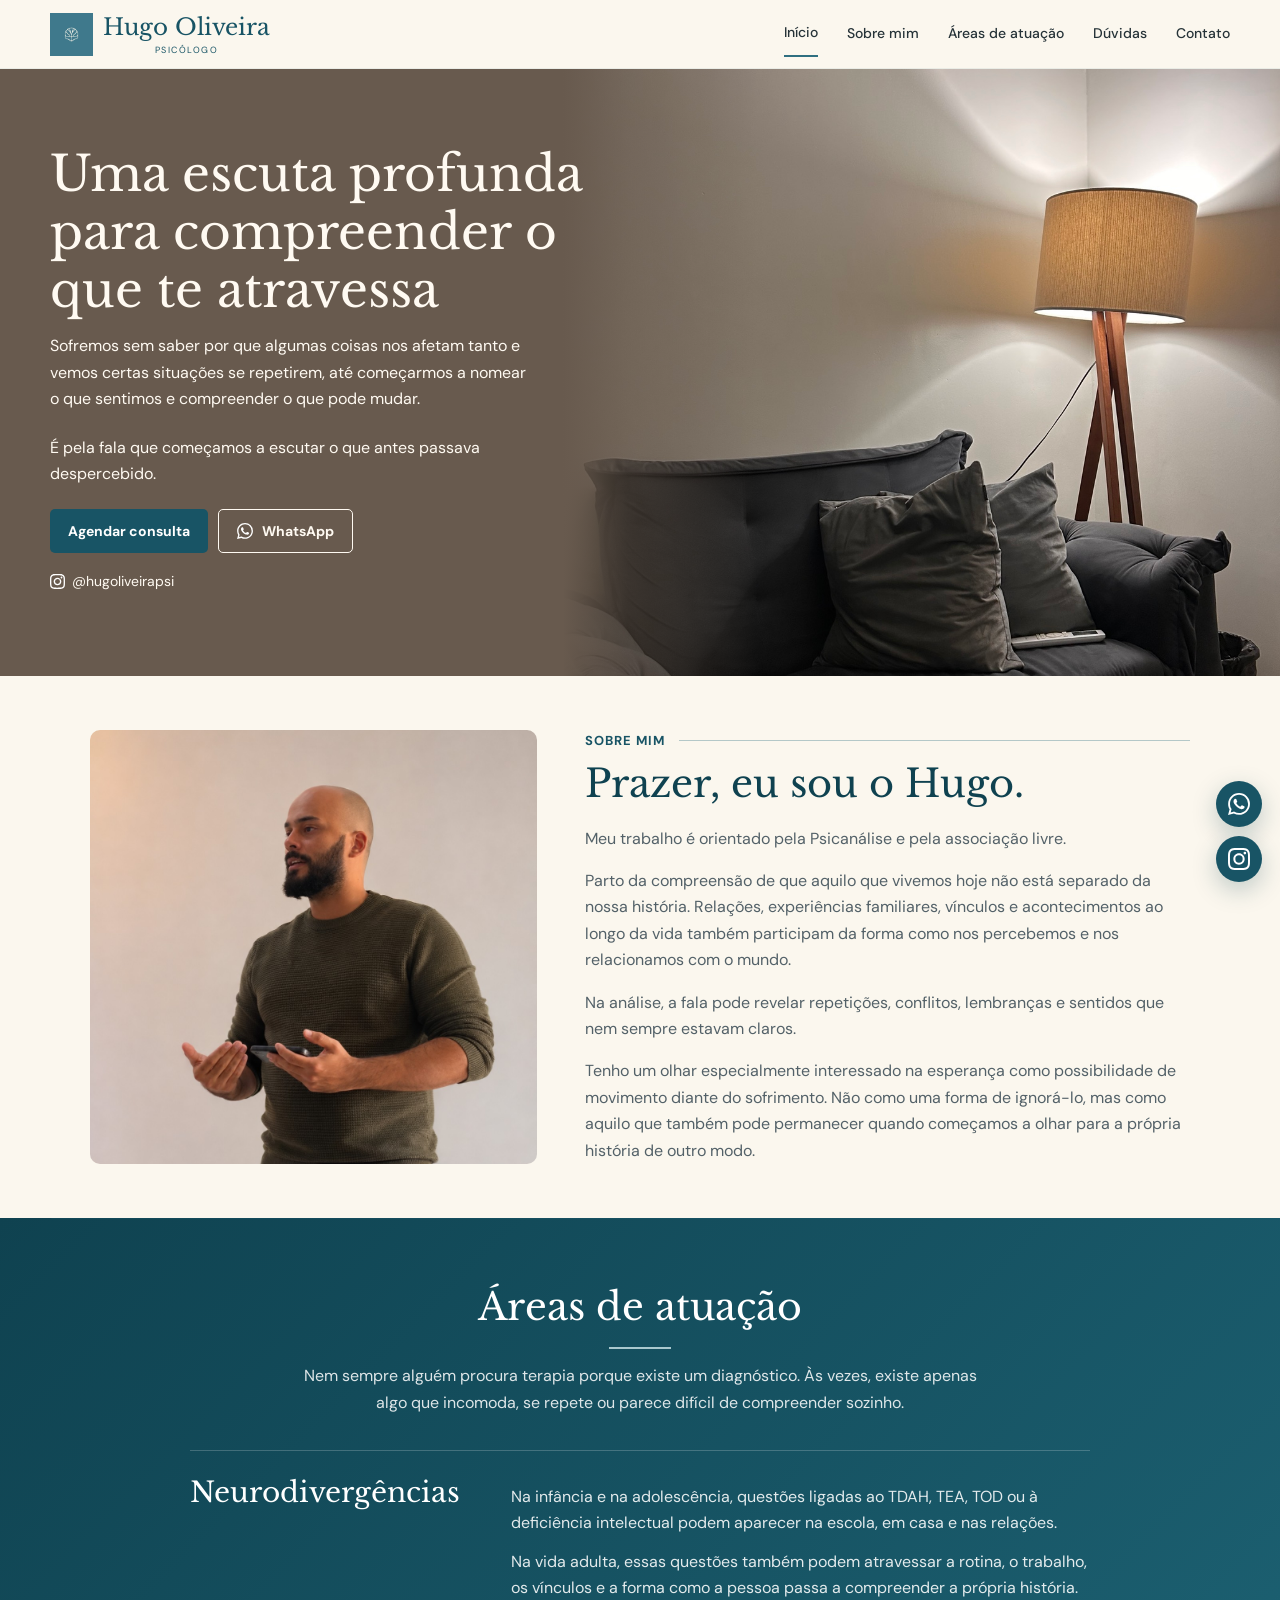
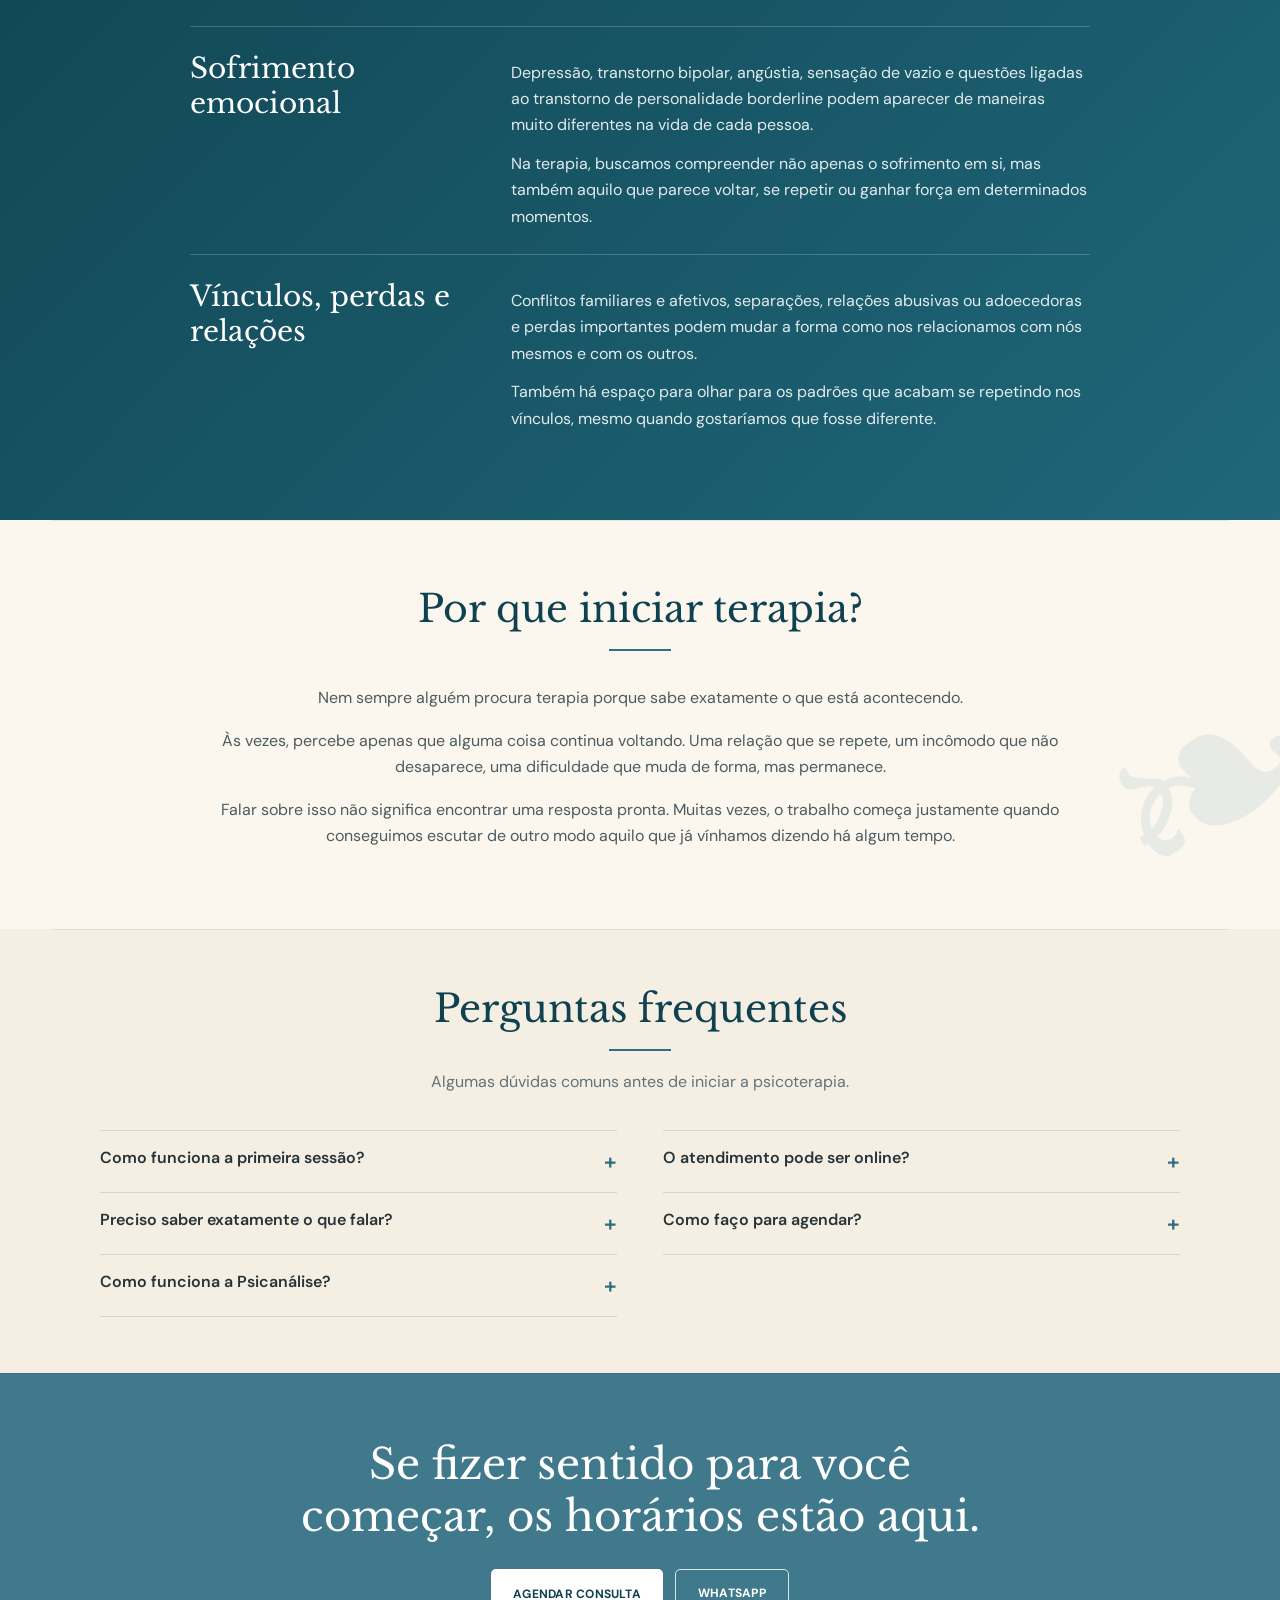
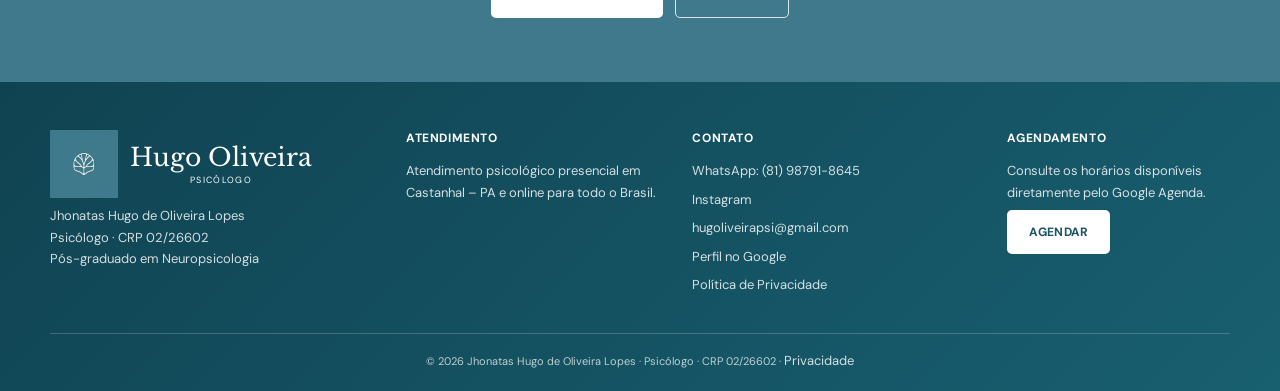
==== commit 3e1650b1: "Atualiza os textos da página inicial" ====
--- a/index.html
+++ b/index.html
@@ -43,44 +43,44 @@
 <main id="conteudo">
   <section class="hero" id="inicio" aria-labelledby="titulo-principal">
     <div class="container hero-grid">
-      <div class="hero-copy"><h1 id="titulo-principal">Uma escuta profunda para compreender o que te atravessa</h1><p>Psicoterapia para elaborar desafios, lidar com o sofrimento emocional, fortalecer vínculos e construir formas mais cuidadosas de estar no mundo.</p><div class="hero-actions"><button class="btn btn-primary" type="button" data-book>Agendar consulta</button><a class="btn btn-outline" href="https://wa.me/5581987918645" target="_blank" rel="noopener noreferrer"><img src="assets/whatsapp.svg" alt="" width="16" height="16">WhatsApp</a><a class="hero-instagram" href="https://www.instagram.com/hugoliveirapsi/" target="_blank" rel="noopener noreferrer" aria-label="Instagram de Hugo Oliveira"><img src="assets/instagram.svg" alt="" width="15" height="15">@hugoliveirapsi</a></div></div>
+      <div class="hero-copy"><h1 id="titulo-principal">Uma escuta profunda para compreender o que te atravessa</h1><p>Sofremos sem saber por que algumas coisas nos afetam tanto e vemos certas situações se repetirem, até começarmos a nomear o que sentimos e compreender o que pode mudar.</p><p>É pela fala que começamos a escutar o que antes passava despercebido.</p><div class="hero-actions"><button class="btn btn-primary" type="button" data-book>Agendar consulta</button><a class="btn btn-outline" href="https://wa.me/5581987918645" target="_blank" rel="noopener noreferrer"><img src="assets/whatsapp.svg" alt="" width="16" height="16">WhatsApp</a><a class="hero-instagram" href="https://www.instagram.com/hugoliveirapsi/" target="_blank" rel="noopener noreferrer" aria-label="Instagram de Hugo Oliveira"><img src="assets/instagram.svg" alt="" width="15" height="15">@hugoliveirapsi</a></div></div>
       <div class="hero-visual"><img class="hero-photo hero-office" src="assets/consultorio-real.jpeg" alt="Sofá e luminária no consultório de psicologia" width="1152" height="1536" fetchpriority="high" decoding="async"></div>
     </div>
   </section>
   <section class="section info" id="sobre" aria-labelledby="titulo-sobre"><div class="container info-grid"><div class="about-photo"><img class="about-image" src="assets/sobre-hugo.jpg" alt="Hugo Oliveira, psicólogo" width="1122" height="1402" loading="lazy" decoding="async"></div>
-      <div class="about-copy"><div class="eyebrow about-label">Sobre mim</div><h2 id="titulo-sobre">Prazer, eu sou o Hugo.</h2><p>Sou psicólogo e acredito na psicoterapia como um espaço de elaboração, escuta e transformação. Um lugar onde é possível acolher o que dói, compreender a própria história, ampliar perspectivas e construir formas mais autênticas de viver.</p><p>Meu trabalho é guiado pelo respeito à singularidade de cada pessoa, pelo cuidado com aquilo que se apresenta na relação terapêutica e pelo compromisso ético de oferecer um espaço seguro, ético e sem julgamentos.</p></div></div></section>
-  <section class="section areas" id="atuacao" aria-labelledby="titulo-atuacao"><div class="container"><div class="section-title"><h2 id="titulo-atuacao">Áreas de atuação</h2><p class="areas-intro">A psicoterapia não precisa começar apenas diante de um diagnóstico. Diferentes experiências podem levar alguém a buscar um espaço de escuta.</p></div><div class="area-topics">
+      <div class="about-copy"><div class="eyebrow about-label">Sobre mim</div><h2 id="titulo-sobre">Prazer, eu sou o Hugo.</h2><p>Meu trabalho é orientado pela Psicanálise e pela associação livre.</p><p>Parto da compreensão de que aquilo que vivemos hoje não está separado da nossa história. Relações, experiências familiares, vínculos e acontecimentos ao longo da vida também participam da forma como nos percebemos e nos relacionamos com o mundo.</p><p>Na análise, a fala pode revelar repetições, conflitos, lembranças e sentidos que nem sempre estavam claros.</p><p>Tenho um olhar especialmente interessado na esperança como possibilidade de movimento diante do sofrimento. Não como uma forma de ignorá-lo, mas como aquilo que também pode permanecer quando começamos a olhar para a própria história de outro modo.</p></div></div></section>
+  <section class="section areas" id="atuacao" aria-labelledby="titulo-atuacao"><div class="container"><div class="section-title"><h2 id="titulo-atuacao">Áreas de atuação</h2><p class="areas-intro">Nem sempre alguém procura terapia porque existe um diagnóstico. Às vezes, existe apenas algo que incomoda, se repete ou parece difícil de compreender sozinho.</p></div><div class="area-topics">
       <article class="area-topic">
         <h3>Neurodivergências</h3>
-        <p>Na infância e na adolescência, questões ligadas ao TDAH, ao TEA, ao TOD ou à deficiência intelectual podem aparecer na escola, em casa e nas relações. Na vida adulta, a conversa pode passar pela rotina, pelo trabalho e por como a pessoa entende a própria história.</p>
+        <div class="area-topic-copy"><p>Na infância e na adolescência, questões ligadas ao TDAH, TEA, TOD ou à deficiência intelectual podem aparecer na escola, em casa e nas relações.</p><p>Na vida adulta, essas questões também podem atravessar a rotina, o trabalho, os vínculos e a forma como a pessoa passa a compreender a própria história.</p></div>
       </article>
       <article class="area-topic">
         <h3>Sofrimento emocional</h3>
-        <p>Depressão, transtorno bipolar, angústia, sensação de vazio e questões ligadas ao transtorno de personalidade borderline podem aparecer de formas diferentes no dia a dia. Nas sessões, falamos sobre como esse sofrimento se manifesta e sobre o que a pessoa percebe que volta a acontecer.</p>
+        <div class="area-topic-copy"><p>Depressão, transtorno bipolar, angústia, sensação de vazio e questões ligadas ao transtorno de personalidade borderline podem aparecer de maneiras muito diferentes na vida de cada pessoa.</p><p>Na terapia, buscamos compreender não apenas o sofrimento em si, mas também aquilo que parece voltar, se repetir ou ganhar força em determinados momentos.</p></div>
       </article>
       <article class="area-topic">
         <h3>Vínculos, perdas e relações</h3>
-        <p>Conflitos familiares e afetivos, separações e relações abusivas ou adoecedoras podem levar alguém a procurar terapia. Também há lugar para falar do luto, do que muda depois de uma perda e dos padrões que se repetem nas relações.</p>
+        <div class="area-topic-copy"><p>Conflitos familiares e afetivos, separações, relações abusivas ou adoecedoras e perdas importantes podem mudar a forma como nos relacionamos com nós mesmos e com os outros.</p><p>Também há espaço para olhar para os padrões que acabam se repetindo nos vínculos, mesmo quando gostaríamos que fosse diferente.</p></div>
       </article>
     </div></div></section>
-  <section class="section why" aria-labelledby="titulo-acompanhamento"><div class="container why-inner"><div class="section-title"><h2 id="titulo-acompanhamento">Por que iniciar um acompanhamento?</h2></div>
+  <section class="section why" aria-labelledby="titulo-acompanhamento"><div class="container why-inner"><div class="section-title"><h2 id="titulo-acompanhamento">Por que iniciar terapia?</h2></div>
     <p>Nem sempre alguém procura terapia porque sabe exatamente o que está acontecendo.</p>
     <p>Às vezes, percebe apenas que alguma coisa continua voltando. Uma relação que se repete, um incômodo que não desaparece, uma dificuldade que muda de forma, mas permanece.</p>
     <p>Falar sobre isso não significa encontrar uma resposta pronta. Muitas vezes, o trabalho começa justamente quando conseguimos escutar de outro modo aquilo que já vínhamos dizendo há algum tempo.</p>
   </div></section>
   <section class="section faq" id="faq" aria-labelledby="titulo-faq"><div class="container faq-wrap"><div class="section-title"><h2 id="titulo-faq">Perguntas frequentes</h2><p>Algumas dúvidas comuns antes de iniciar a psicoterapia.</p></div>
     <div class="faq-grid"><div class="faq-column">
-    <div class="faq-item"><h3><button class="faq-q" type="button" aria-expanded="false" aria-controls="faq-1">Como funciona a primeira sessão?<span aria-hidden="true">+</span></button></h3><div class="faq-a" id="faq-1" hidden>Na primeira sessão, conversamos sobre o que levou você a procurar psicoterapia e sobre o que está acontecendo neste momento. Você não precisa chegar com tudo organizado. A partir do que aparece na conversa, começamos a compreender a demanda e a pensar o acompanhamento.</div></div>
-    <div class="faq-item"><h3><button class="faq-q" type="button" aria-expanded="false" aria-controls="faq-2">Preciso saber exatamente o que falar?<span aria-hidden="true">+</span></button></h3><div class="faq-a" id="faq-2" hidden>Não. E isso é mais comum do que parece. Você pode começar falando sobre o que estiver presente naquele dia. Às vezes, um assunto leva a outro, lembranças aparecem e algumas coisas se repetem. Na Psicanálise, esse movimento da fala faz parte do próprio trabalho.</div></div>
-    <div class="faq-item"><h3><button class="faq-q" type="button" aria-expanded="false" aria-controls="faq-3">Como funciona a Psicanálise?<span aria-hidden="true">+</span></button></h3><div class="faq-a" id="faq-3" hidden>Na Psicanálise, a fala tem um lugar central. A associação livre é a proposta de dizer o que vier à mente, mesmo quando um assunto parecer sem importância ou sem ligação com o anterior. Ao longo das sessões, escutamos também as lembranças, as contradições e o que se repete nessa fala.</div></div>
+    <div class="faq-item"><h3><button class="faq-q" type="button" aria-expanded="false" aria-controls="faq-1">Como funciona a primeira sessão?<span aria-hidden="true">+</span></button></h3><div class="faq-a" id="faq-1" hidden><p>Na primeira sessão, conversamos sobre o que levou você a procurar terapia e sobre aquilo que está acontecendo neste momento.</p><p>Você não precisa chegar com tudo organizado. A conversa começa a partir do que estiver presente naquele dia.</p></div></div>
+    <div class="faq-item"><h3><button class="faq-q" type="button" aria-expanded="false" aria-controls="faq-2">Preciso saber exatamente o que falar?<span aria-hidden="true">+</span></button></h3><div class="faq-a" id="faq-2" hidden><p>Não.</p><p>Você pode começar falando sobre o que vier à mente. Às vezes, um assunto leva a outro, lembranças aparecem e algumas coisas começam a se repetir.</p><p>Na Psicanálise, esse movimento da fala faz parte do próprio trabalho.</p></div></div>
+    <div class="faq-item"><h3><button class="faq-q" type="button" aria-expanded="false" aria-controls="faq-3">Como funciona a Psicanálise?<span aria-hidden="true">+</span></button></h3><div class="faq-a" id="faq-3" hidden><p>Na Psicanálise, partimos da ideia de que nem tudo aquilo que sentimos, fazemos ou repetimos é completamente consciente para nós.</p><p>Por isso, a fala ocupa um lugar central. Ao longo das sessões, também prestamos atenção nas repetições, contradições, lembranças e associações que aparecem.</p></div></div>
     </div><div class="faq-column">
-    <div class="faq-item"><h3><button class="faq-q" type="button" aria-expanded="false" aria-controls="faq-7">O atendimento pode ser online?<span aria-hidden="true">+</span></button></h3><div class="faq-a" id="faq-7" hidden>Sim. A sessão acontece por videochamada, em horário combinado. É importante estar em um lugar reservado, com internet estável e onde você possa falar com tranquilidade. Antes de começarmos, conversamos para entender se o atendimento online é adequado para a sua demanda e para este momento.</div></div>
-    <div class="faq-item"><h3><button class="faq-q" type="button" aria-expanded="false" aria-controls="faq-8">Como faço para agendar?<span aria-hidden="true">+</span></button></h3><div class="faq-a" id="faq-8" hidden>Pelo botão “Agendar consulta”, você pode consultar os horários disponíveis e marcar diretamente pelo Google Agenda. Se quiser conversar antes, tirar alguma dúvida ou não encontrar um horário adequado, pode me chamar pelo WhatsApp.</div></div>
+    <div class="faq-item"><h3><button class="faq-q" type="button" aria-expanded="false" aria-controls="faq-7">O atendimento pode ser online?<span aria-hidden="true">+</span></button></h3><div class="faq-a" id="faq-7" hidden><p>Sim.</p><p>A sessão acontece por videochamada, em horário combinado. É importante estar em um lugar reservado, com internet estável e onde você possa falar com tranquilidade.</p></div></div>
+    <div class="faq-item"><h3><button class="faq-q" type="button" aria-expanded="false" aria-controls="faq-8">Como faço para agendar?<span aria-hidden="true">+</span></button></h3><div class="faq-a" id="faq-8" hidden><p>Pelo botão <strong>Agendar consulta</strong>, você pode consultar os horários disponíveis.</p><p>Se preferir conversar antes ou não encontrar um horário adequado, pode entrar em contato pelo WhatsApp.</p></div></div>
     </div></div>
   </div></section>
-  <section class="final-cta" aria-labelledby="titulo-cta-final"><div class="final-cta-inner"><h2 id="titulo-cta-final">Se fizer sentido para você começar, os horários estão disponíveis aqui.</h2><div class="final-cta-actions"><button class="btn btn-primary" type="button" data-book>Agendar consulta</button><a class="btn btn-outline" href="https://wa.me/5581987918645" target="_blank" rel="noopener noreferrer">WhatsApp</a></div></div></section>
+  <section class="final-cta" aria-labelledby="titulo-cta-final"><div class="final-cta-inner"><h2 id="titulo-cta-final">Se fizer sentido para você começar, os horários estão aqui.</h2><div class="final-cta-actions"><button class="btn btn-primary" type="button" data-book>Agendar consulta</button><a class="btn btn-outline" href="https://wa.me/5581987918645" target="_blank" rel="noopener noreferrer">WhatsApp</a></div></div></section>
 </main>
-<footer class="footer" id="contato"><div class="container"><div class="footer-grid"><div class="footer-logo"><div class="footer-brand"><img src="assets/logo-mark.webp" alt="" width="256" height="256" loading="lazy"><span><strong>Hugo Oliveira</strong><small>PSICÓLOGO</small></span></div><p>Jhonatas Hugo de Oliveira Lopes<br>Psicólogo · CRP 02/26602<br>Pós-graduado em Neuropsicologia</p></div><div><h2>Atendimento</h2><p>Atendimento psicológico online para todo o Brasil.</p><p>Atendimento psicológico presencial em Castanhal, Pará.</p></div><div><h2>Contato</h2><p><a href="https://wa.me/5581987918645" target="_blank" rel="noopener noreferrer">WhatsApp: (81) 98791-8645</a></p><p><a href="https://www.instagram.com/hugoliveirapsi/" target="_blank" rel="noopener noreferrer">Instagram</a></p><p><a href="mailto:hugoliveirapsi@gmail.com">hugoliveirapsi@gmail.com</a></p><p><a href="https://www.google.com/search?q=Hugo+Oliveira+-+Psic%C3%B3logo+especialista+em+Neuropsicologia" target="_blank" rel="noopener noreferrer">Perfil no Google</a></p><p><a href="politica-de-privacidade.html">Política de Privacidade</a></p></div><div><h2>Agendamento</h2><p>Consulte os horários disponíveis diretamente pelo Google Agenda.</p><button class="btn footer-booking" type="button" data-book>Agendar</button></div></div><div class="footer-bottom">© 2026 Jhonatas Hugo de Oliveira Lopes · Psicólogo · CRP 02/26602 · <a href="politica-de-privacidade.html">Privacidade</a></div></div></footer>
+<footer class="footer" id="contato"><div class="container"><div class="footer-grid"><div class="footer-logo"><div class="footer-brand"><img src="assets/logo-mark.webp" alt="" width="256" height="256" loading="lazy"><span><strong>Hugo Oliveira</strong><small>PSICÓLOGO</small></span></div><p>Jhonatas Hugo de Oliveira Lopes<br>Psicólogo · CRP 02/26602<br>Pós-graduado em Neuropsicologia</p></div><div><h2>Atendimento</h2><p>Atendimento psicológico presencial em Castanhal – PA e online para todo o Brasil.</p></div><div><h2>Contato</h2><p><a href="https://wa.me/5581987918645" target="_blank" rel="noopener noreferrer">WhatsApp: (81) 98791-8645</a></p><p><a href="https://www.instagram.com/hugoliveirapsi/" target="_blank" rel="noopener noreferrer">Instagram</a></p><p><a href="mailto:hugoliveirapsi@gmail.com">hugoliveirapsi@gmail.com</a></p><p><a href="https://www.google.com/search?q=Hugo+Oliveira+-+Psic%C3%B3logo+especialista+em+Neuropsicologia" target="_blank" rel="noopener noreferrer">Perfil no Google</a></p><p><a href="politica-de-privacidade.html">Política de Privacidade</a></p></div><div><h2>Agendamento</h2><p>Consulte os horários disponíveis diretamente pelo Google Agenda.</p><button class="btn footer-booking" type="button" data-book>Agendar</button></div></div><div class="footer-bottom">© 2026 Jhonatas Hugo de Oliveira Lopes · Psicólogo · CRP 02/26602 · <a href="politica-de-privacidade.html">Privacidade</a></div></div></footer>
 <div class="floating-social" aria-label="Atalhos de contato"><a href="https://wa.me/5581987918645" target="_blank" rel="noopener noreferrer" aria-label="Falar com Hugo Oliveira no WhatsApp"><img src="assets/whatsapp.svg" alt="" width="22" height="22"></a><a href="https://www.instagram.com/hugoliveirapsi/" target="_blank" rel="noopener noreferrer" aria-label="Abrir o Instagram de Hugo Oliveira"><img src="assets/instagram.svg" alt="" width="22" height="22"></a></div>
 <script src="assets/v2.js" defer></script>
 </body>
--- a/assets/v2.css
+++ b/assets/v2.css
@@ -172,7 +172,7 @@
 #inicio .hero-visual {
   position: absolute;
   z-index: -1;
-  inset: 0 0 0 24%;
+  inset: 0 0 0 44%;
   min-height: 0;
   background: none;
 }
@@ -184,7 +184,7 @@
   width: 100%;
   height: 100%;
   aspect-ratio: auto;
-  object-position: center 35%;
+  object-position: center 38%;
 }
 #inicio .hero-visual::after {
   content: "";
@@ -195,7 +195,7 @@
   height: auto;
   transform: none;
   z-index: 2;
-  background: linear-gradient(90deg, #685a4e, rgba(64, 53, 44, .65) 32%, transparent 72%);
+  background: linear-gradient(90deg, #685a4e, rgba(104, 90, 78, .48) 9%, transparent 27%);
 }
 #inicio .btn-outline {
   color: #fffaf2;
@@ -214,3 +214,11 @@
     background: linear-gradient(90deg, rgba(44, 36, 29, .85), rgba(44, 36, 29, .62));
   }
 }
+
+.area-topic-copy p + p,
+.faq-a p + p {
+  margin-top: .75em;
+}
+.faq-a p {
+  margin: 0;
+}
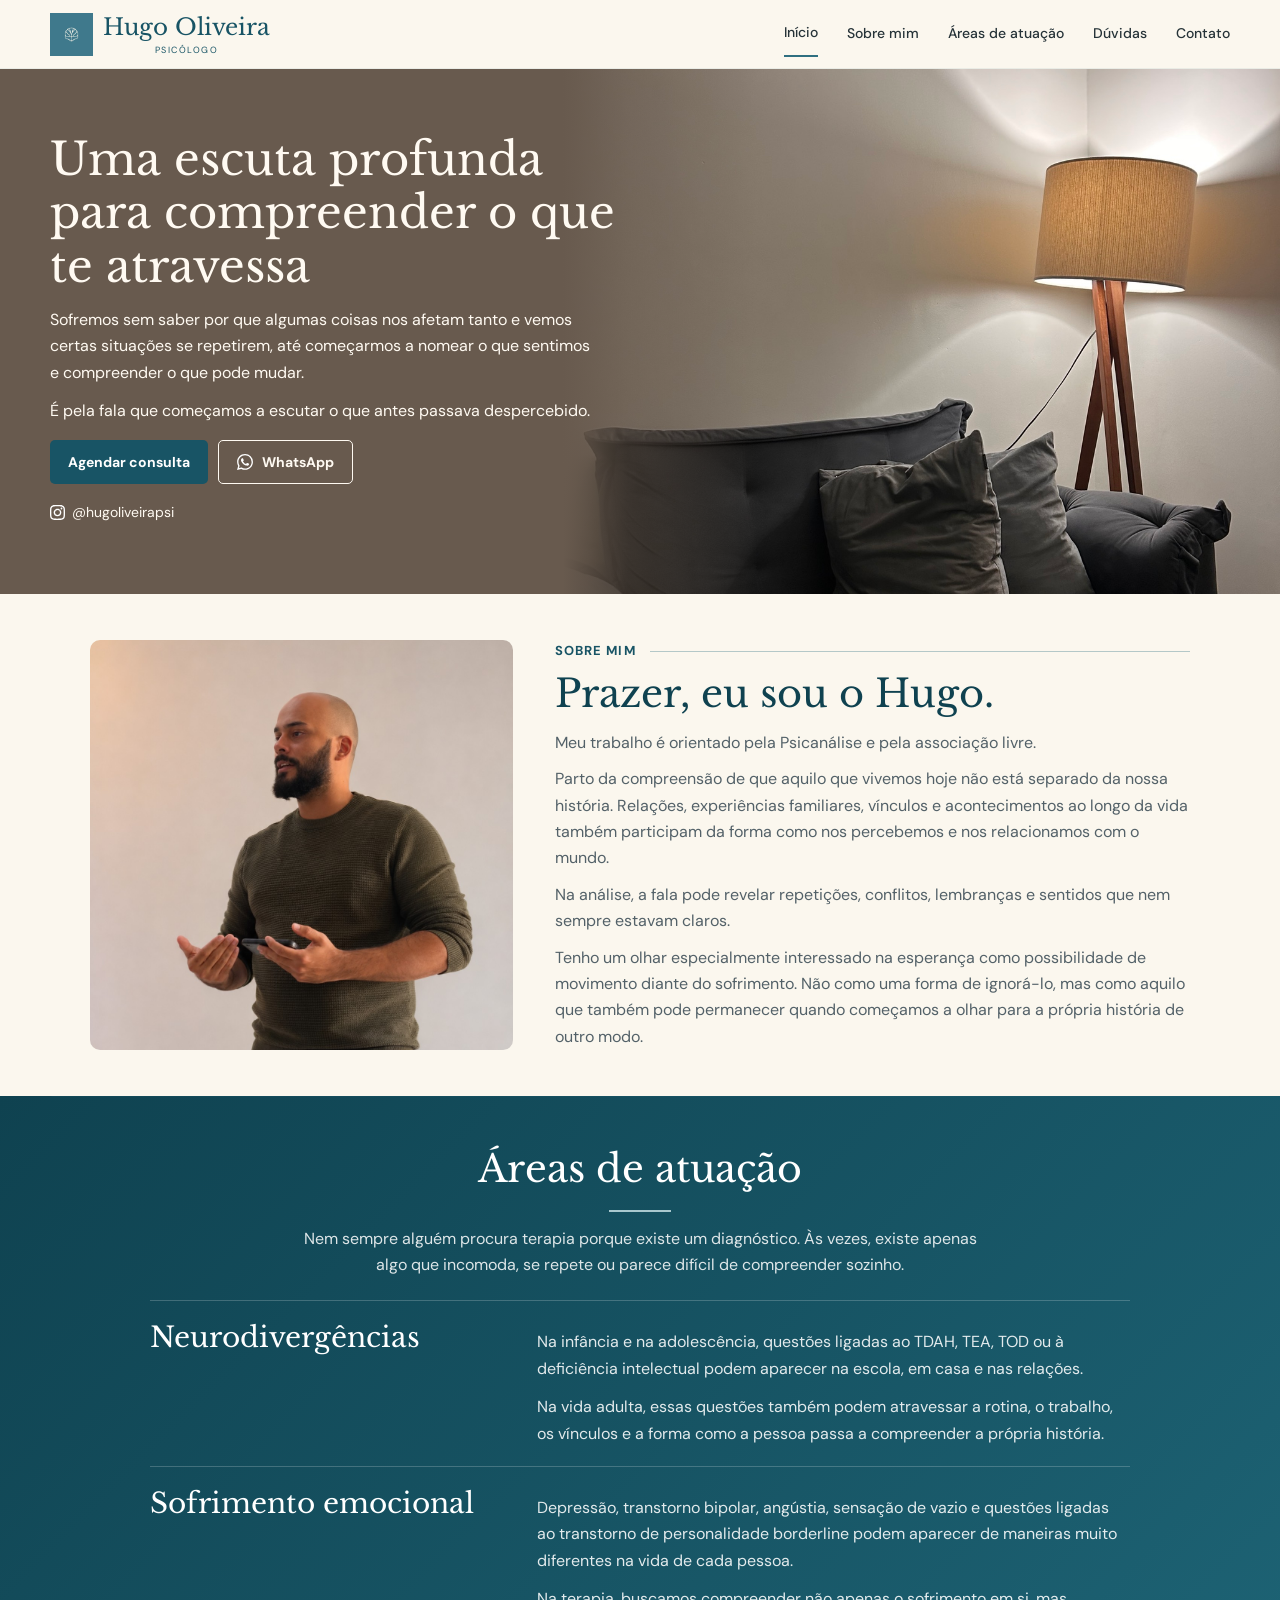
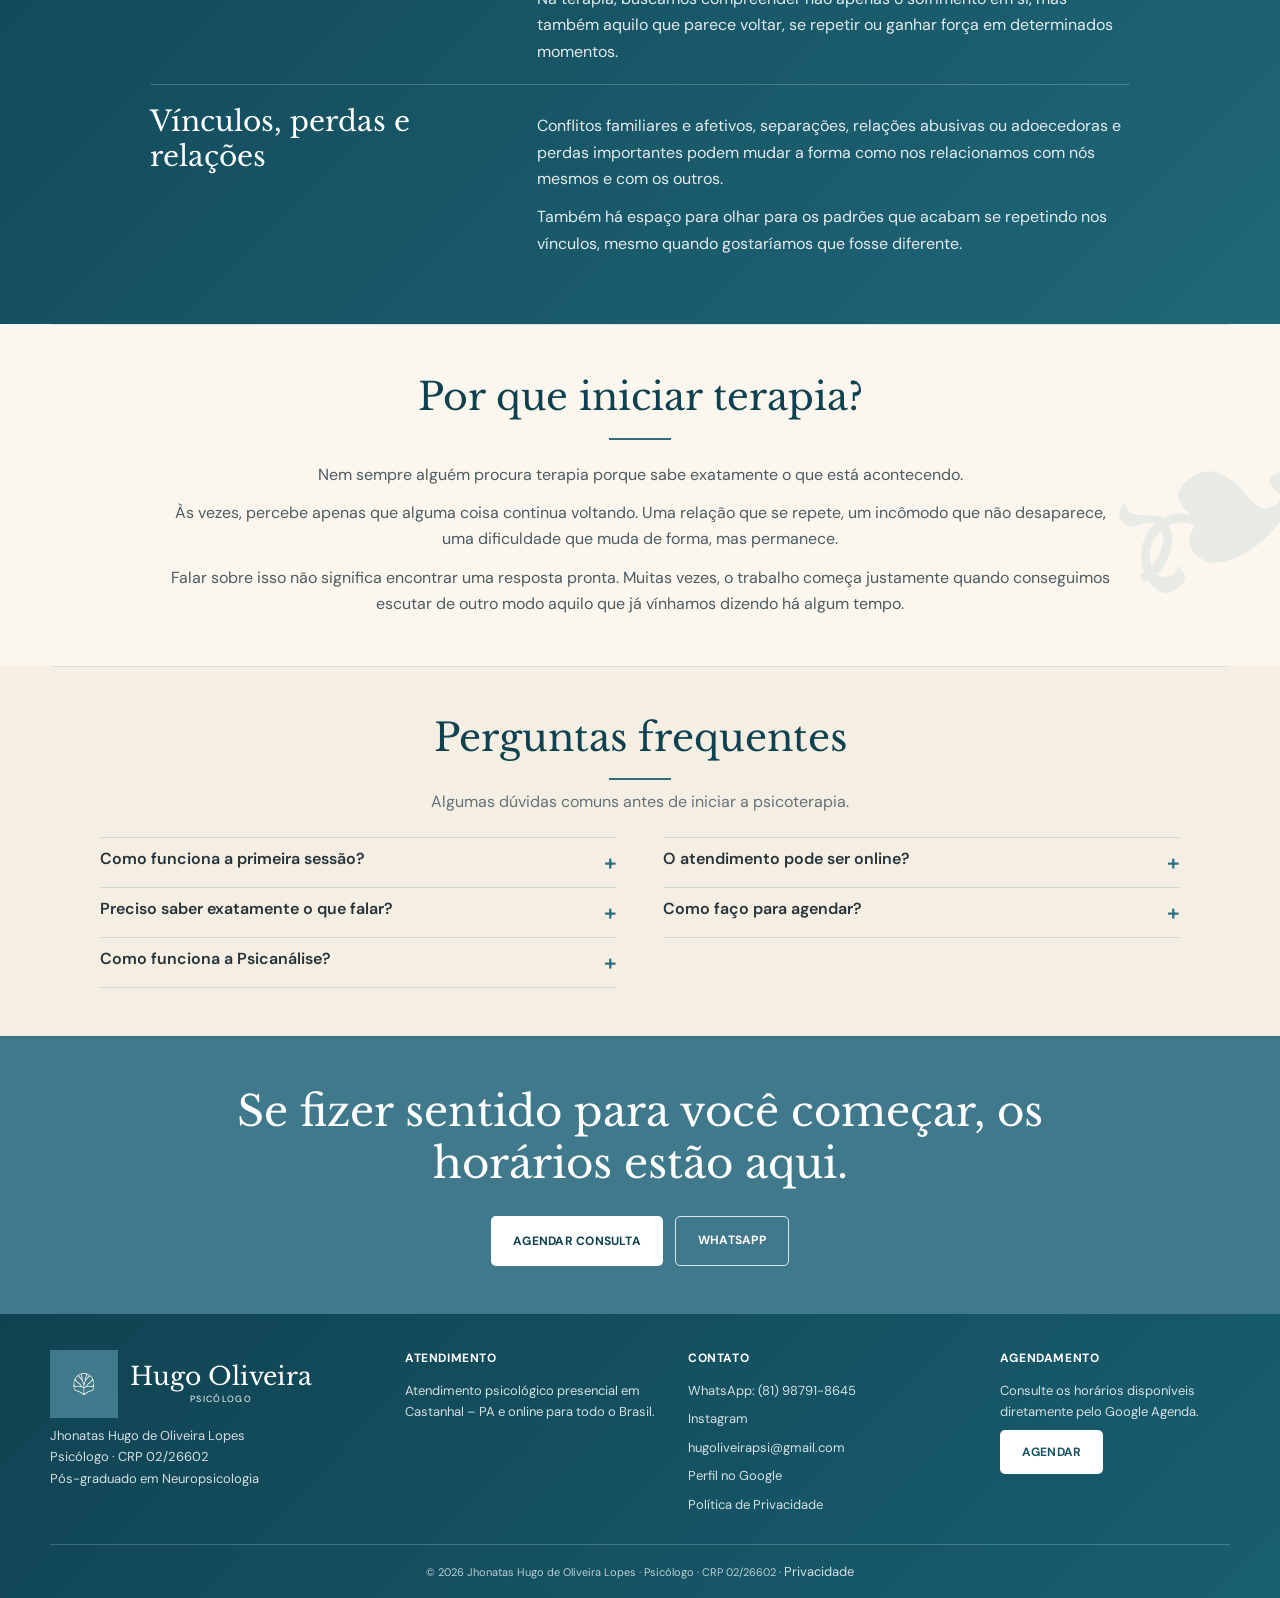
==== commit 73861130: "Atualiza a localização presencial para Castanhal" ====
--- a/index.html
+++ b/index.html
@@ -4,22 +4,22 @@
   <meta charset="utf-8">
   <meta name="viewport" content="width=device-width,initial-scale=1">
   <title>Hugo Oliveira | Psicólogo — CRP 02/26602</title>
-  <meta name="description" content="Hugo Oliveira, psicólogo CRP 02/26602 e pós-graduado em Neuropsicologia. Atendimento psicológico online para crianças, adolescentes, adultos e idosos em todo o Brasil.">
+  <meta name="description" content="Hugo Oliveira, psicólogo CRP 02/26602 e pós-graduado em Neuropsicologia. Atendimento psicológico presencial em Castanhal – PA e online para todo o Brasil.">
   <meta name="theme-color" content="#2f6f80">
   <link rel="canonical" href="https://hugoliveirapsicologo.com.br/">
   <meta property="og:locale" content="pt_BR">
   <meta property="og:type" content="website">
   <meta property="og:title" content="Hugo Oliveira | Psicólogo — CRP 02/26602">
-  <meta property="og:description" content="Atendimento psicológico online para todo o Brasil com Hugo Oliveira, psicólogo CRP 02/26602 e pós-graduado em Neuropsicologia.">
+  <meta property="og:description" content="Atendimento psicológico presencial em Castanhal – PA e online para todo o Brasil. Com Hugo Oliveira, psicólogo CRP 02/26602.">
   <meta property="og:url" content="https://hugoliveirapsicologo.com.br/">
   <meta property="og:image" content="https://hugoliveirapsicologo.com.br/assets/logo-full.webp">
   <meta property="og:image:alt" content="Hugo Oliveira, psicólogo">
   <meta name="twitter:card" content="summary_large_image">
   <meta name="twitter:title" content="Hugo Oliveira | Psicólogo — CRP 02/26602">
-  <meta name="twitter:description" content="Atendimento psicológico online para todo o Brasil, com escuta orientada pela Psicanálise.">
+  <meta name="twitter:description" content="Atendimento psicológico presencial em Castanhal – PA e online para todo o Brasil. Escuta orientada pela Psicanálise.">
   <meta name="twitter:image" content="https://hugoliveirapsicologo.com.br/assets/logo-full.webp">
   <script type="application/ld+json">
-  {"@context":"https://schema.org","@graph":[{"@type":"WebSite","@id":"https://hugoliveirapsicologo.com.br/#website","url":"https://hugoliveirapsicologo.com.br/","name":"Hugo Oliveira Psicólogo","inLanguage":"pt-BR","publisher":{"@id":"https://hugoliveirapsicologo.com.br/#profissional"}},{"@type":"Person","@id":"https://hugoliveirapsicologo.com.br/#profissional","name":"Jhonatas Hugo de Oliveira Lopes","alternateName":"Hugo Oliveira","url":"https://hugoliveirapsicologo.com.br/","jobTitle":"Psicólogo","description":"Psicólogo, CRP 02/26602, pós-graduado em Neuropsicologia. Atendimento psicológico online para todo o Brasil.","sameAs":["https://www.instagram.com/hugoliveirapsi/"]}]}
+  {"@context":"https://schema.org","@graph":[{"@type":"WebSite","@id":"https://hugoliveirapsicologo.com.br/#website","url":"https://hugoliveirapsicologo.com.br/","name":"Hugo Oliveira Psicólogo","inLanguage":"pt-BR","publisher":{"@id":"https://hugoliveirapsicologo.com.br/#profissional"}},{"@type":"Person","@id":"https://hugoliveirapsicologo.com.br/#profissional","name":"Jhonatas Hugo de Oliveira Lopes","alternateName":"Hugo Oliveira","url":"https://hugoliveirapsicologo.com.br/","jobTitle":"Psicólogo","description":"Psicólogo, CRP 02/26602, pós-graduado em Neuropsicologia. Atendimento psicológico presencial em Castanhal – PA e online para todo o Brasil.","sameAs":["https://www.instagram.com/hugoliveirapsi/"]}]}
   </script>
   <link rel="icon" href="assets/logo-mark.webp" type="image/webp">
   <link rel="preconnect" href="https://fonts.googleapis.com">
--- a/assets/v2.css
+++ b/assets/v2.css
@@ -27,16 +27,16 @@
 @media(max-width:540px){.life-stages{padding:34px 18px 36px}.life-stages p{max-width:310px;margin:auto}.life-stages .stage-separator{padding:0 5px}.section+.section:before,.quote-band+.section:before{width:calc(100% - 28px)}.faq-q{padding:18px 0}.faq-a{padding-right:8px}.floating-social a{width:48px;height:48px}}
 
 .area-topics {
-  max-width: 900px;
+  max-width: 980px;
   margin-inline: auto;
 }
 
 .area-topic {
   display: grid;
-  grid-template-columns: minmax(0, 1fr) minmax(0, 2fr);
+  grid-template-columns: minmax(0, .95fr) minmax(0, 1.55fr);
   align-items: baseline;
-  gap: 12px 32px;
-  padding: 24px 0;
+  gap: 9px 24px;
+  padding: 19px 0;
   border-top: 1px solid rgba(255, 255, 255, .2);
 }
 
@@ -63,10 +63,11 @@
 
 #sobre.info {
   background: var(--cream);
+  padding-block: clamp(30px, 4vw, 46px);
 }
 #sobre .info-grid {
-  grid-template-columns: minmax(0, .85fr) minmax(0, 1.15fr);
-  gap: clamp(24px, 4vw, 48px);
+  grid-template-columns: minmax(0, .8fr) minmax(0, 1.2fr);
+  gap: clamp(20px, 3.4vw, 42px);
   max-width: 1100px;
 }
 .about-photo {
@@ -93,6 +94,12 @@
   content: "";
   flex: 1;
   border-top: 1px solid rgba(47, 111, 128, .35);
+}
+.about-copy h2 {
+  margin-bottom: 12px;
+}
+.about-copy p {
+  margin: 0 0 10px;
 }
 .about-copy p:last-child {
   margin-bottom: 0;
@@ -155,20 +162,21 @@
   min-height: 0;
 }
 #inicio .hero-copy {
-  width: min(52%, 650px);
-  padding: clamp(48px, 6vw, 90px) 0;
+  width: min(57%, 690px);
+  padding: clamp(42px, 5vw, 72px) 0;
 }
 #inicio h1 {
   color: #fffaf2;
-  font-size: clamp(34px, 3.8vw, 55px);
+  font-size: clamp(34px, 3.5vw, 51px);
   margin: 0 0 14px;
 }
 #inicio h1::after { content: none; }
 #inicio p {
   color: #fffaf2;
-  max-width: 44ch;
-  margin-bottom: 22px;
-}
+  max-width: 50ch;
+  margin-bottom: 12px;
+}
+#inicio .hero-actions { margin-top: 16px; }
 #inicio .hero-visual {
   position: absolute;
   z-index: -1;
@@ -222,3 +230,64 @@
 .faq-a p {
   margin: 0;
 }
+
+#atuacao.areas,
+main > .why,
+#faq.faq {
+  padding-block: clamp(32px, 4vw, 48px);
+}
+#atuacao .section-title,
+main > .why .section-title,
+#faq .section-title {
+  margin-bottom: 22px;
+}
+main > .why .why-inner {
+  max-width: 950px;
+}
+main > .why .why-inner p {
+  margin: 0 auto 12px;
+}
+main > .why .why-inner p:last-child {
+  margin-bottom: 0;
+}
+#faq .section-title h2 {
+  margin-bottom: 0;
+}
+#faq .section-title p {
+  margin-top: 9px;
+}
+#faq .faq-q {
+  min-height: 44px;
+  padding-block: 10px;
+}
+main > .final-cta {
+  padding-block: clamp(34px, 4vw, 48px);
+}
+main > .final-cta .final-cta-inner {
+  max-width: 920px;
+}
+main > .final-cta h2 {
+  margin-bottom: 20px;
+}
+#contato.footer {
+  padding-block: 36px 16px;
+}
+#contato .footer-grid {
+  align-items: start;
+  gap: 24px;
+}
+#contato .footer-bottom {
+  margin-top: 22px;
+}
+
+@media (max-width: 820px) {
+  #inicio .hero-copy {
+    width: min(100%, 510px);
+  }
+}
+
+@media (max-width: 1320px) {
+  #contato + .floating-social {
+    display: none;
+  }
+}
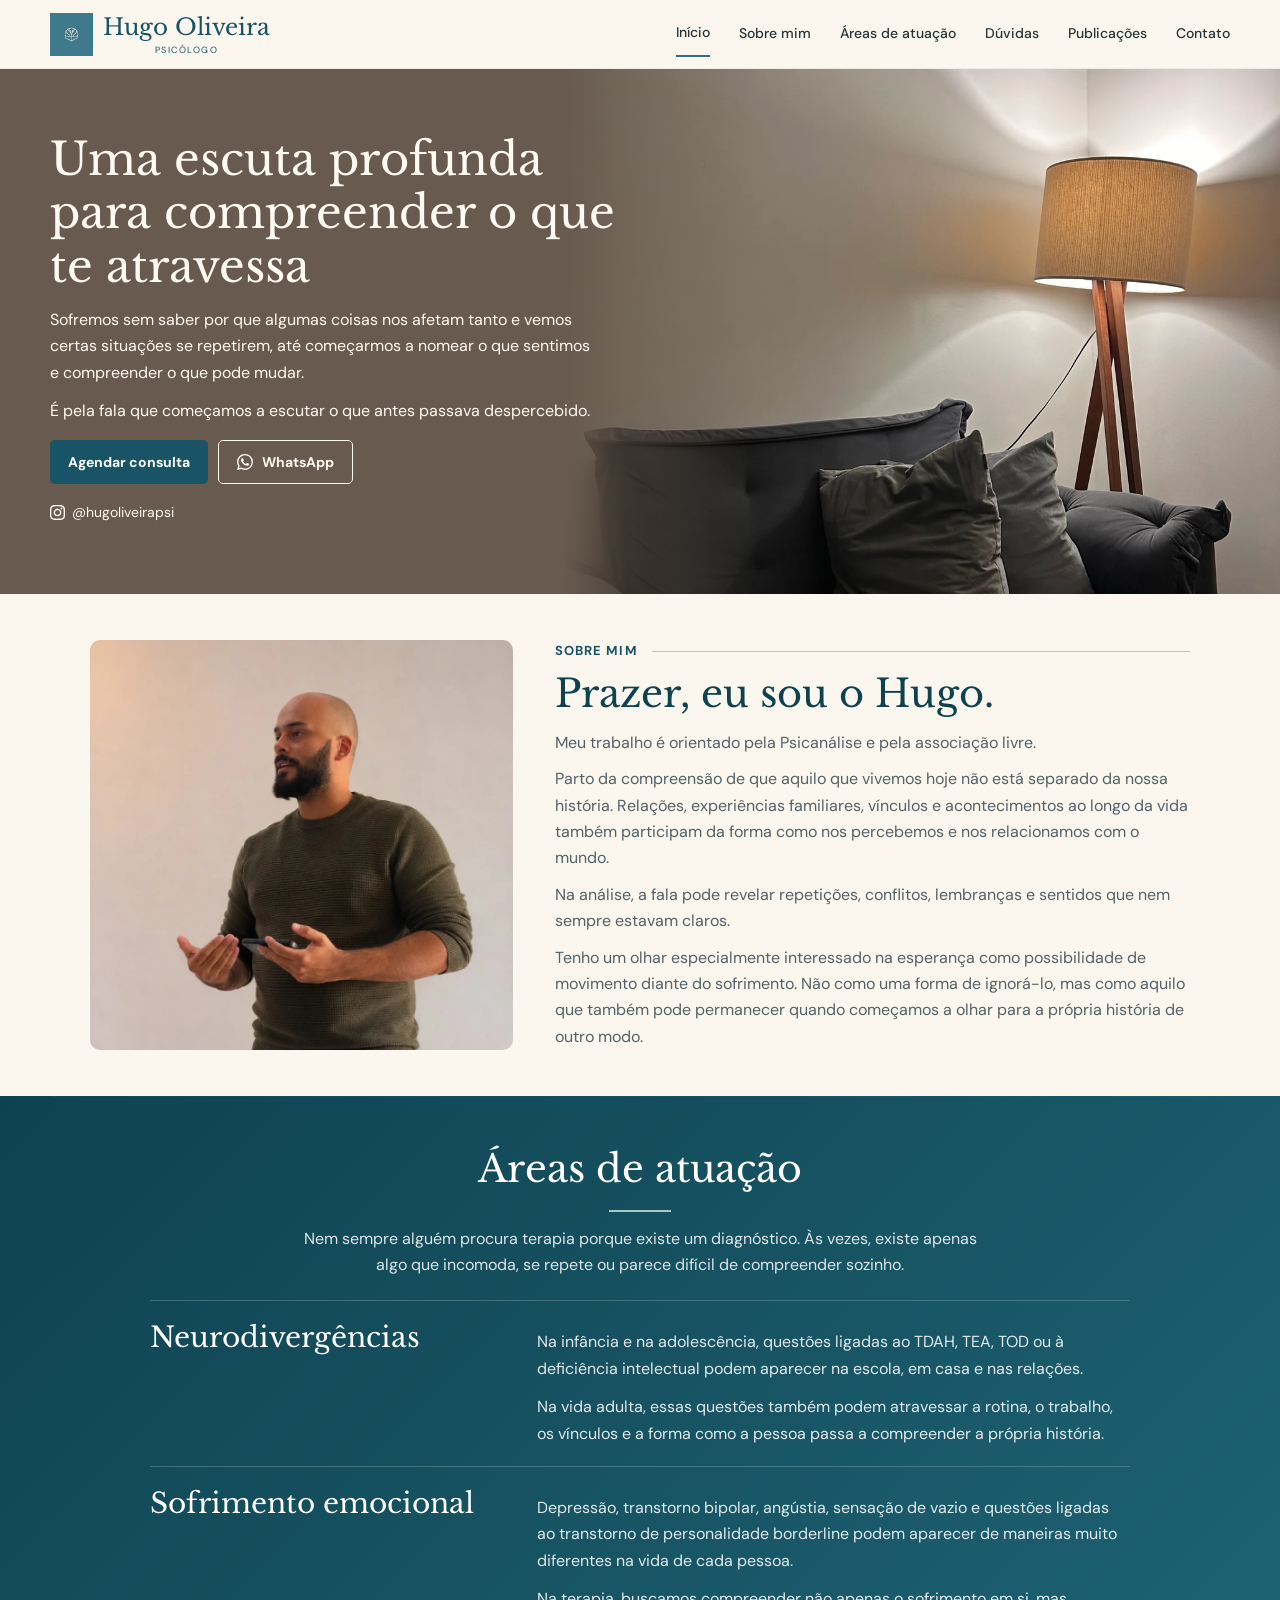
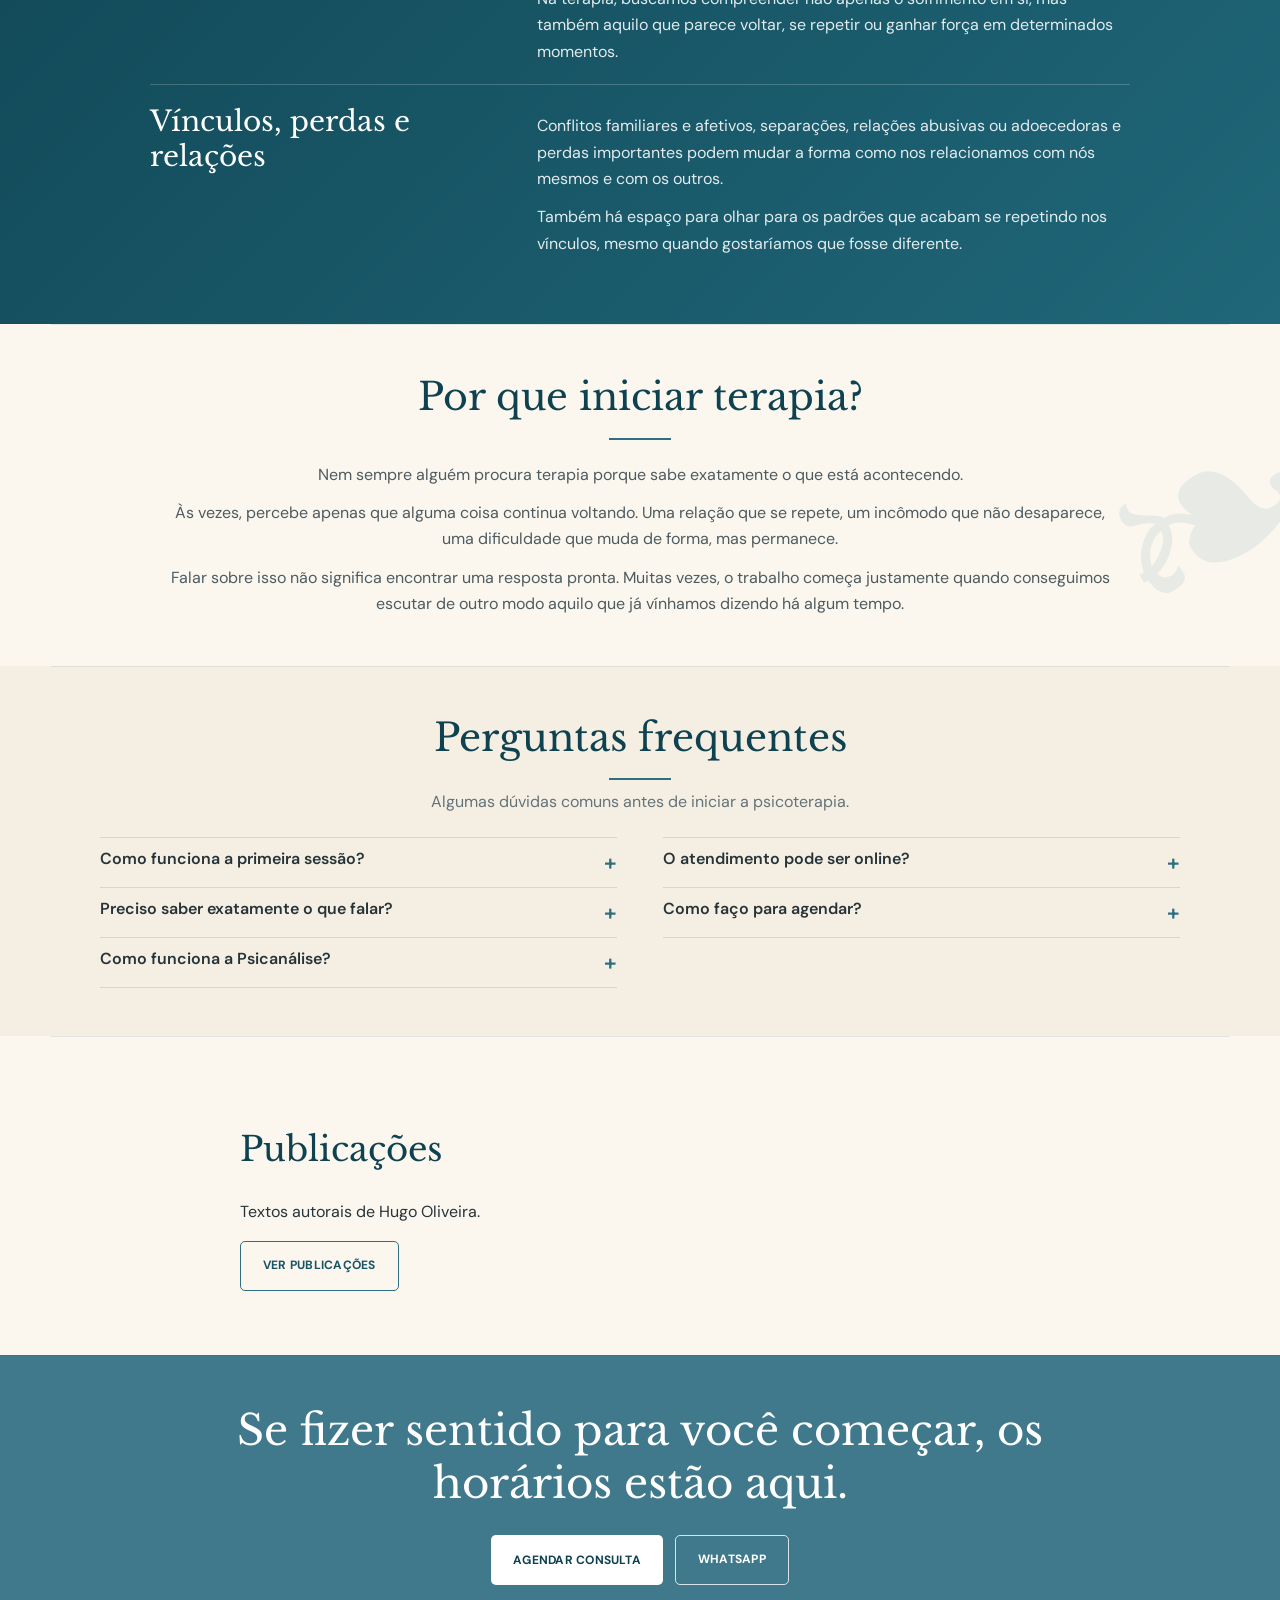
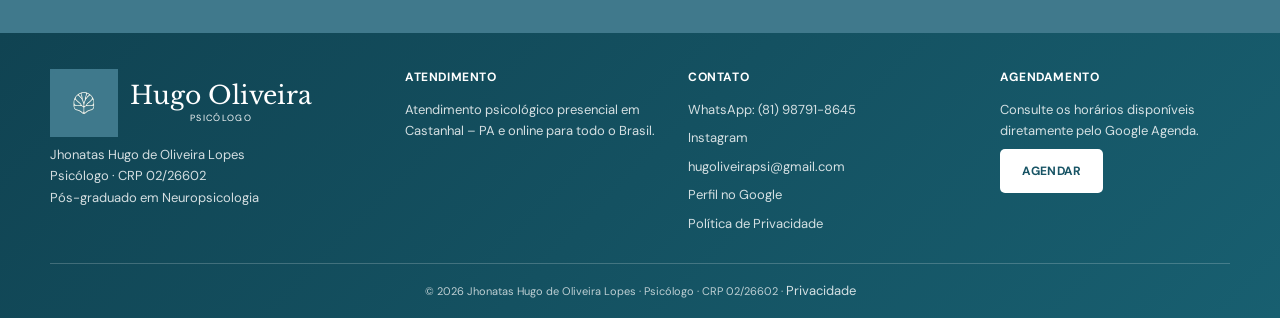
==== commit 629896b6: "Adiciona publicações e otimiza os recursos do site" ====
--- a/index.html
+++ b/index.html
@@ -12,18 +12,21 @@
   <meta property="og:title" content="Hugo Oliveira | Psicólogo — CRP 02/26602">
   <meta property="og:description" content="Atendimento psicológico presencial em Castanhal – PA e online para todo o Brasil. Com Hugo Oliveira, psicólogo CRP 02/26602.">
   <meta property="og:url" content="https://hugoliveirapsicologo.com.br/">
-  <meta property="og:image" content="https://hugoliveirapsicologo.com.br/assets/logo-full.webp">
-  <meta property="og:image:alt" content="Hugo Oliveira, psicólogo">
+  <meta property="og:image" content="https://hugoliveirapsicologo.com.br/assets/compartilhamento-hugo.jpg">
+  <meta property="og:image:alt" content="Retrato e marca de Hugo Oliveira, psicólogo em Castanhal – PA">
+  <meta property="og:image:width" content="1200">
+  <meta property="og:image:height" content="630">
+  <meta property="og:image:type" content="image/jpeg">
   <meta name="twitter:card" content="summary_large_image">
   <meta name="twitter:title" content="Hugo Oliveira | Psicólogo — CRP 02/26602">
   <meta name="twitter:description" content="Atendimento psicológico presencial em Castanhal – PA e online para todo o Brasil. Escuta orientada pela Psicanálise.">
-  <meta name="twitter:image" content="https://hugoliveirapsicologo.com.br/assets/logo-full.webp">
+  <meta name="twitter:image" content="https://hugoliveirapsicologo.com.br/assets/compartilhamento-hugo.jpg">
+  <meta name="twitter:image:alt" content="Retrato e marca de Hugo Oliveira, psicólogo em Castanhal – PA">
   <script type="application/ld+json">
   {"@context":"https://schema.org","@graph":[{"@type":"WebSite","@id":"https://hugoliveirapsicologo.com.br/#website","url":"https://hugoliveirapsicologo.com.br/","name":"Hugo Oliveira Psicólogo","inLanguage":"pt-BR","publisher":{"@id":"https://hugoliveirapsicologo.com.br/#profissional"}},{"@type":"Person","@id":"https://hugoliveirapsicologo.com.br/#profissional","name":"Jhonatas Hugo de Oliveira Lopes","alternateName":"Hugo Oliveira","url":"https://hugoliveirapsicologo.com.br/","jobTitle":"Psicólogo","description":"Psicólogo, CRP 02/26602, pós-graduado em Neuropsicologia. Atendimento psicológico presencial em Castanhal – PA e online para todo o Brasil.","sameAs":["https://www.instagram.com/hugoliveirapsi/"]}]}
   </script>
   <link rel="icon" href="assets/logo-mark.webp" type="image/webp">
-  <link rel="preconnect" href="https://fonts.googleapis.com">
-  <link rel="preconnect" href="https://fonts.gstatic.com" crossorigin>
+  <link rel="stylesheet" href="/assets/fonts/fonts.css">
   <link rel="stylesheet" href="assets/v2.css">
 </head>
 <body>
@@ -36,7 +39,7 @@
     </a>
     <button class="menu-toggle" type="button" data-menu aria-label="Abrir menu" aria-expanded="false" aria-controls="menu-principal">☰</button>
     <nav class="nav-links" id="menu-principal" data-nav aria-label="Navegação principal">
-      <a href="#inicio">Início</a><a href="#sobre">Sobre mim</a><a href="#atuacao">Áreas de atuação</a><a href="#faq">Dúvidas</a><a href="#contato">Contato</a>
+      <a href="#inicio">Início</a><a href="#sobre">Sobre mim</a><a href="#atuacao">Áreas de atuação</a><a href="#faq">Dúvidas</a><a href="/publicacoes">Publicações</a><a href="#contato">Contato</a>
     </nav>
   </div>
 </header>
@@ -44,10 +47,10 @@
   <section class="hero" id="inicio" aria-labelledby="titulo-principal">
     <div class="container hero-grid">
       <div class="hero-copy"><h1 id="titulo-principal">Uma escuta profunda para compreender o que te atravessa</h1><p>Sofremos sem saber por que algumas coisas nos afetam tanto e vemos certas situações se repetirem, até começarmos a nomear o que sentimos e compreender o que pode mudar.</p><p>É pela fala que começamos a escutar o que antes passava despercebido.</p><div class="hero-actions"><button class="btn btn-primary" type="button" data-book>Agendar consulta</button><a class="btn btn-outline" href="https://wa.me/5581987918645" target="_blank" rel="noopener noreferrer"><img src="assets/whatsapp.svg" alt="" width="16" height="16">WhatsApp</a><a class="hero-instagram" href="https://www.instagram.com/hugoliveirapsi/" target="_blank" rel="noopener noreferrer" aria-label="Instagram de Hugo Oliveira"><img src="assets/instagram.svg" alt="" width="15" height="15">@hugoliveirapsi</a></div></div>
-      <div class="hero-visual"><img class="hero-photo hero-office" src="assets/consultorio-real.jpeg" alt="Sofá e luminária no consultório de psicologia" width="1152" height="1536" fetchpriority="high" decoding="async"></div>
+      <div class="hero-visual"><img class="hero-photo hero-office" src="assets/consultorio-real.webp" alt="Sofá e luminária no consultório de psicologia" width="1152" height="1536" fetchpriority="high" decoding="async"></div>
     </div>
   </section>
-  <section class="section info" id="sobre" aria-labelledby="titulo-sobre"><div class="container info-grid"><div class="about-photo"><img class="about-image" src="assets/sobre-hugo.jpg" alt="Hugo Oliveira, psicólogo" width="1122" height="1402" loading="lazy" decoding="async"></div>
+  <section class="section info" id="sobre" aria-labelledby="titulo-sobre"><div class="container info-grid"><div class="about-photo"><img class="about-image" src="assets/sobre-hugo.webp" alt="Hugo Oliveira, psicólogo" width="940" height="1175" loading="lazy" decoding="async"></div>
       <div class="about-copy"><div class="eyebrow about-label">Sobre mim</div><h2 id="titulo-sobre">Prazer, eu sou o Hugo.</h2><p>Meu trabalho é orientado pela Psicanálise e pela associação livre.</p><p>Parto da compreensão de que aquilo que vivemos hoje não está separado da nossa história. Relações, experiências familiares, vínculos e acontecimentos ao longo da vida também participam da forma como nos percebemos e nos relacionamos com o mundo.</p><p>Na análise, a fala pode revelar repetições, conflitos, lembranças e sentidos que nem sempre estavam claros.</p><p>Tenho um olhar especialmente interessado na esperança como possibilidade de movimento diante do sofrimento. Não como uma forma de ignorá-lo, mas como aquilo que também pode permanecer quando começamos a olhar para a própria história de outro modo.</p></div></div></section>
   <section class="section areas" id="atuacao" aria-labelledby="titulo-atuacao"><div class="container"><div class="section-title"><h2 id="titulo-atuacao">Áreas de atuação</h2><p class="areas-intro">Nem sempre alguém procura terapia porque existe um diagnóstico. Às vezes, existe apenas algo que incomoda, se repete ou parece difícil de compreender sozinho.</p></div><div class="area-topics">
       <article class="area-topic">
@@ -78,6 +81,15 @@
     <div class="faq-item"><h3><button class="faq-q" type="button" aria-expanded="false" aria-controls="faq-8">Como faço para agendar?<span aria-hidden="true">+</span></button></h3><div class="faq-a" id="faq-8" hidden><p>Pelo botão <strong>Agendar consulta</strong>, você pode consultar os horários disponíveis.</p><p>Se preferir conversar antes ou não encontrar um horário adequado, pode entrar em contato pelo WhatsApp.</p></div></div>
     </div></div>
   </div></section>
+  <!-- publicacoes:inicio -->
+  <section class="section home-publications" aria-labelledby="titulo-publicacoes">
+    <div class="container publication-main">
+      <h2 id="titulo-publicacoes">Publicações</h2>
+      <p>Textos autorais de Hugo Oliveira.</p>
+      <a class="btn btn-outline" href="/publicacoes">Ver publicações</a>
+    </div>
+  </section>
+  <!-- publicacoes:fim -->
   <section class="final-cta" aria-labelledby="titulo-cta-final"><div class="final-cta-inner"><h2 id="titulo-cta-final">Se fizer sentido para você começar, os horários estão aqui.</h2><div class="final-cta-actions"><button class="btn btn-primary" type="button" data-book>Agendar consulta</button><a class="btn btn-outline" href="https://wa.me/5581987918645" target="_blank" rel="noopener noreferrer">WhatsApp</a></div></div></section>
 </main>
 <footer class="footer" id="contato"><div class="container"><div class="footer-grid"><div class="footer-logo"><div class="footer-brand"><img src="assets/logo-mark.webp" alt="" width="256" height="256" loading="lazy"><span><strong>Hugo Oliveira</strong><small>PSICÓLOGO</small></span></div><p>Jhonatas Hugo de Oliveira Lopes<br>Psicólogo · CRP 02/26602<br>Pós-graduado em Neuropsicologia</p></div><div><h2>Atendimento</h2><p>Atendimento psicológico presencial em Castanhal – PA e online para todo o Brasil.</p></div><div><h2>Contato</h2><p><a href="https://wa.me/5581987918645" target="_blank" rel="noopener noreferrer">WhatsApp: (81) 98791-8645</a></p><p><a href="https://www.instagram.com/hugoliveirapsi/" target="_blank" rel="noopener noreferrer">Instagram</a></p><p><a href="mailto:hugoliveirapsi@gmail.com">hugoliveirapsi@gmail.com</a></p><p><a href="https://www.google.com/search?q=Hugo+Oliveira+-+Psic%C3%B3logo+especialista+em+Neuropsicologia" target="_blank" rel="noopener noreferrer">Perfil no Google</a></p><p><a href="politica-de-privacidade.html">Política de Privacidade</a></p></div><div><h2>Agendamento</h2><p>Consulte os horários disponíveis diretamente pelo Google Agenda.</p><button class="btn footer-booking" type="button" data-book>Agendar</button></div></div><div class="footer-bottom">© 2026 Jhonatas Hugo de Oliveira Lopes · Psicólogo · CRP 02/26602 · <a href="politica-de-privacidade.html">Privacidade</a></div></div></footer>
--- a/assets/fonts/fonts.css
+++ b/assets/fonts/fonts.css
@@ -0,0 +1,32 @@
+@font-face {
+  font-family: 'DM Sans';
+  font-style: normal;
+  font-weight: 400 700;
+  font-display: swap;
+  src: url(dm-sans-latin-ext.woff2) format('woff2');
+  unicode-range: U+0100-02BA, U+02BD-02C5, U+02C7-02CC, U+02CE-02D7, U+02DD-02FF, U+0304, U+0308, U+0329, U+1D00-1DBF, U+1E00-1E9F, U+1EF2-1EFF, U+2020, U+20A0-20AB, U+20AD-20C4, U+2113, U+2C60-2C7F, U+A720-A7FF;
+}
+@font-face {
+  font-family: 'DM Sans';
+  font-style: normal;
+  font-weight: 400 700;
+  font-display: swap;
+  src: url(dm-sans-latin.woff2) format('woff2');
+  unicode-range: U+0000-00FF, U+0131, U+0152-0153, U+02BB-02BC, U+02C6, U+02DA, U+02DC, U+0304, U+0308, U+0329, U+2000-206F, U+20AC, U+2122, U+2191, U+2193, U+2212, U+2215, U+FEFF, U+FFFD;
+}
+@font-face {
+  font-family: 'Libre Baskerville';
+  font-style: normal;
+  font-weight: 400 700;
+  font-display: swap;
+  src: url(libre-baskerville-latin-ext.woff2) format('woff2');
+  unicode-range: U+0100-02BA, U+02BD-02C5, U+02C7-02CC, U+02CE-02D7, U+02DD-02FF, U+0304, U+0308, U+0329, U+1D00-1DBF, U+1E00-1E9F, U+1EF2-1EFF, U+2020, U+20A0-20AB, U+20AD-20C4, U+2113, U+2C60-2C7F, U+A720-A7FF;
+}
+@font-face {
+  font-family: 'Libre Baskerville';
+  font-style: normal;
+  font-weight: 400 700;
+  font-display: swap;
+  src: url(libre-baskerville-latin.woff2) format('woff2');
+  unicode-range: U+0000-00FF, U+0131, U+0152-0153, U+02BB-02BC, U+02C6, U+02DA, U+02DC, U+0304, U+0308, U+0329, U+2000-206F, U+20AC, U+2122, U+2191, U+2193, U+2212, U+2215, U+FEFF, U+FFFD;
+}
--- a/assets/v2.css
+++ b/assets/v2.css
@@ -1,4 +1,3 @@
-@import url('https://fonts.googleapis.com/css2?family=DM+Sans:wght@400;500;600;700&family=Libre+Baskerville:wght@400;700&display=swap');
 :root{--petrol:#2f6f80;--petrol-dark:#185465;--petrol-deep:#0f4250;--cream:#fbf7ee;--cream-2:#f5efe3;--ink:#263338;--muted:#647279;--line:#d9dfdc;--sage:#b8ccca;--white:#fff;--serif:'Libre Baskerville',Georgia,serif;--sans:'DM Sans',Arial,sans-serif}
 *{box-sizing:border-box}html{scroll-behavior:smooth;scroll-padding-top:100px}body{margin:0;background:var(--cream);color:var(--ink);font-family:var(--sans);line-height:1.65}img{max-width:100%;display:block}a{text-decoration:none;color:inherit}.container{width:min(1180px,calc(100% - 40px));margin:auto}.skip-link{position:fixed;left:16px;top:10px;z-index:100;transform:translateY(-160%);background:var(--white);color:var(--petrol-deep);padding:10px 14px;border:2px solid var(--petrol-deep);border-radius:4px;font-weight:700}.skip-link:focus{transform:translateY(0)}:where(a,button):focus-visible{outline:3px solid #f0b429;outline-offset:3px}
 .site-header{position:sticky;top:0;z-index:50;background:rgba(251,247,238,.96);backdrop-filter:blur(14px);border-bottom:1px solid rgba(47,111,128,.08)}.nav{height:88px;display:flex;align-items:center;gap:28px}.brand{display:flex;align-items:center;margin-right:auto}.brand-text{gap:10px}.brand-text img{height:54px;width:54px;object-fit:contain}.brand-text span{display:flex;flex-direction:column;line-height:1}.brand-text strong{font:400 23px var(--serif);color:var(--petrol-dark)}.brand-text small{font-size:9px;letter-spacing:.16em;text-align:center;color:var(--petrol-dark);margin-top:5px}.nav-links{display:flex;align-items:center;gap:29px;font-size:14px;font-weight:500}.nav-links a{position:relative;padding:10px 0}.nav-links a:hover,.nav-links a.active{color:var(--petrol-dark)}.nav-links a.active:after{content:'';position:absolute;left:0;right:0;bottom:2px;height:2px;background:var(--petrol)}.booking-btn,.btn{border:0;border-radius:5px;padding:14px 22px;font-family:var(--sans);font-weight:700;text-transform:uppercase;letter-spacing:.02em;font-size:12px;cursor:pointer;display:inline-flex;align-items:center;justify-content:center;gap:9px}.booking-btn,.btn-primary{background:var(--petrol-dark);color:#fff}.booking-btn:hover,.btn-primary:hover{background:var(--petrol-deep)}.btn-outline{background:transparent;color:var(--petrol-dark);border:1px solid var(--petrol)}.btn-outline:hover{background:rgba(47,111,128,.07)}.menu-toggle{display:none;border:0;background:none;font-size:26px;color:var(--petrol-dark)}
@@ -291,3 +290,81 @@
     display: none;
   }
 }
+
+.publication-main {
+  max-width: 800px;
+}
+.publication-page {
+  min-height: 100vh;
+  display: flex;
+  flex-direction: column;
+}
+.publication-page main {
+  margin-block: 0;
+  flex: 1;
+  padding-block: clamp(36px, 6vw, 76px);
+}
+.publication-main h1,
+.publication-main h2,
+.publication-main h3 {
+  color: var(--petrol-deep);
+  font-family: var(--serif);
+  font-weight: 400;
+  line-height: 1.25;
+}
+.publication-main h1 { font-size: clamp(32px, 5vw, 48px); }
+.publication-main h2 { font-size: clamp(26px, 3vw, 34px); }
+.publication-list { margin-block: 24px; }
+.publication-entry {
+  padding-block: 22px;
+  border-top: 1px solid var(--line);
+}
+.publication-entry h2,
+.publication-entry h3 { margin: 8px 0; }
+.publication-entry time,
+.publication-byline { color: var(--muted); }
+.publication-home,
+.publication-back,
+.publication-cta > a:not(.btn) {
+  display: inline-flex;
+  align-items: center;
+  min-height: 44px;
+  color: var(--petrol-dark);
+  text-decoration: underline;
+  text-underline-offset: 3px;
+}
+.publication-text { margin-block: 26px; }
+.publication-share,
+.publication-cta,
+.publication-footer .container {
+  display: flex;
+  align-items: center;
+  flex-wrap: wrap;
+  gap: 10px 18px;
+}
+.publication-share [hidden],
+.publication-share[hidden] { display: none; }
+.publication-share input {
+  flex: 1 1 100%;
+  min-width: 0;
+  padding: 10px;
+  font: inherit;
+}
+.publication-cta {
+  margin-top: 30px;
+  padding-top: 20px;
+  border-top: 1px solid var(--line);
+}
+.publication-footer { padding-block: 18px; }
+.publication-footer a {
+  display: inline-flex;
+  align-items: center;
+  min-height: 44px;
+  margin: 0;
+}
+.publication-page .btn,
+.home-publications .btn { min-height: 44px; }
+
+@media (min-width: 821px) and (max-width: 1000px) {
+  .home-header .nav-links { gap: 16px; }
+}
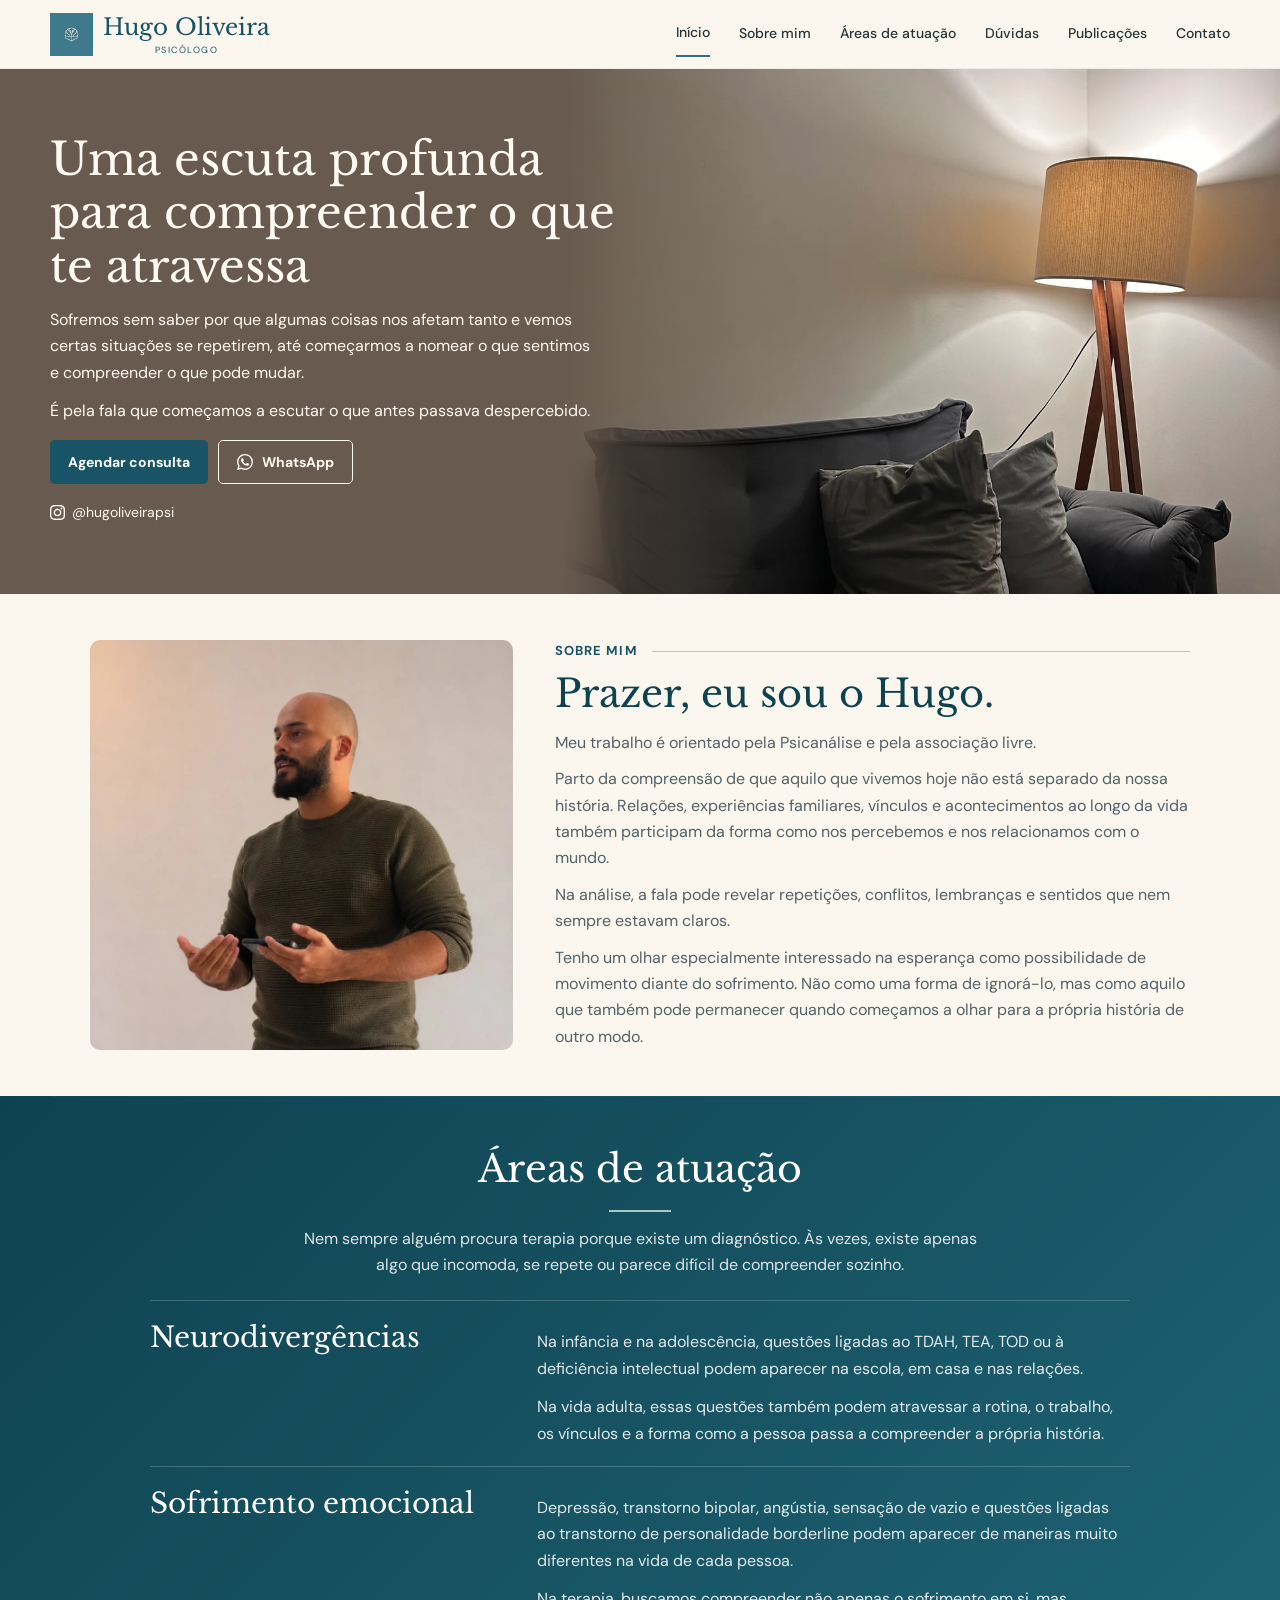
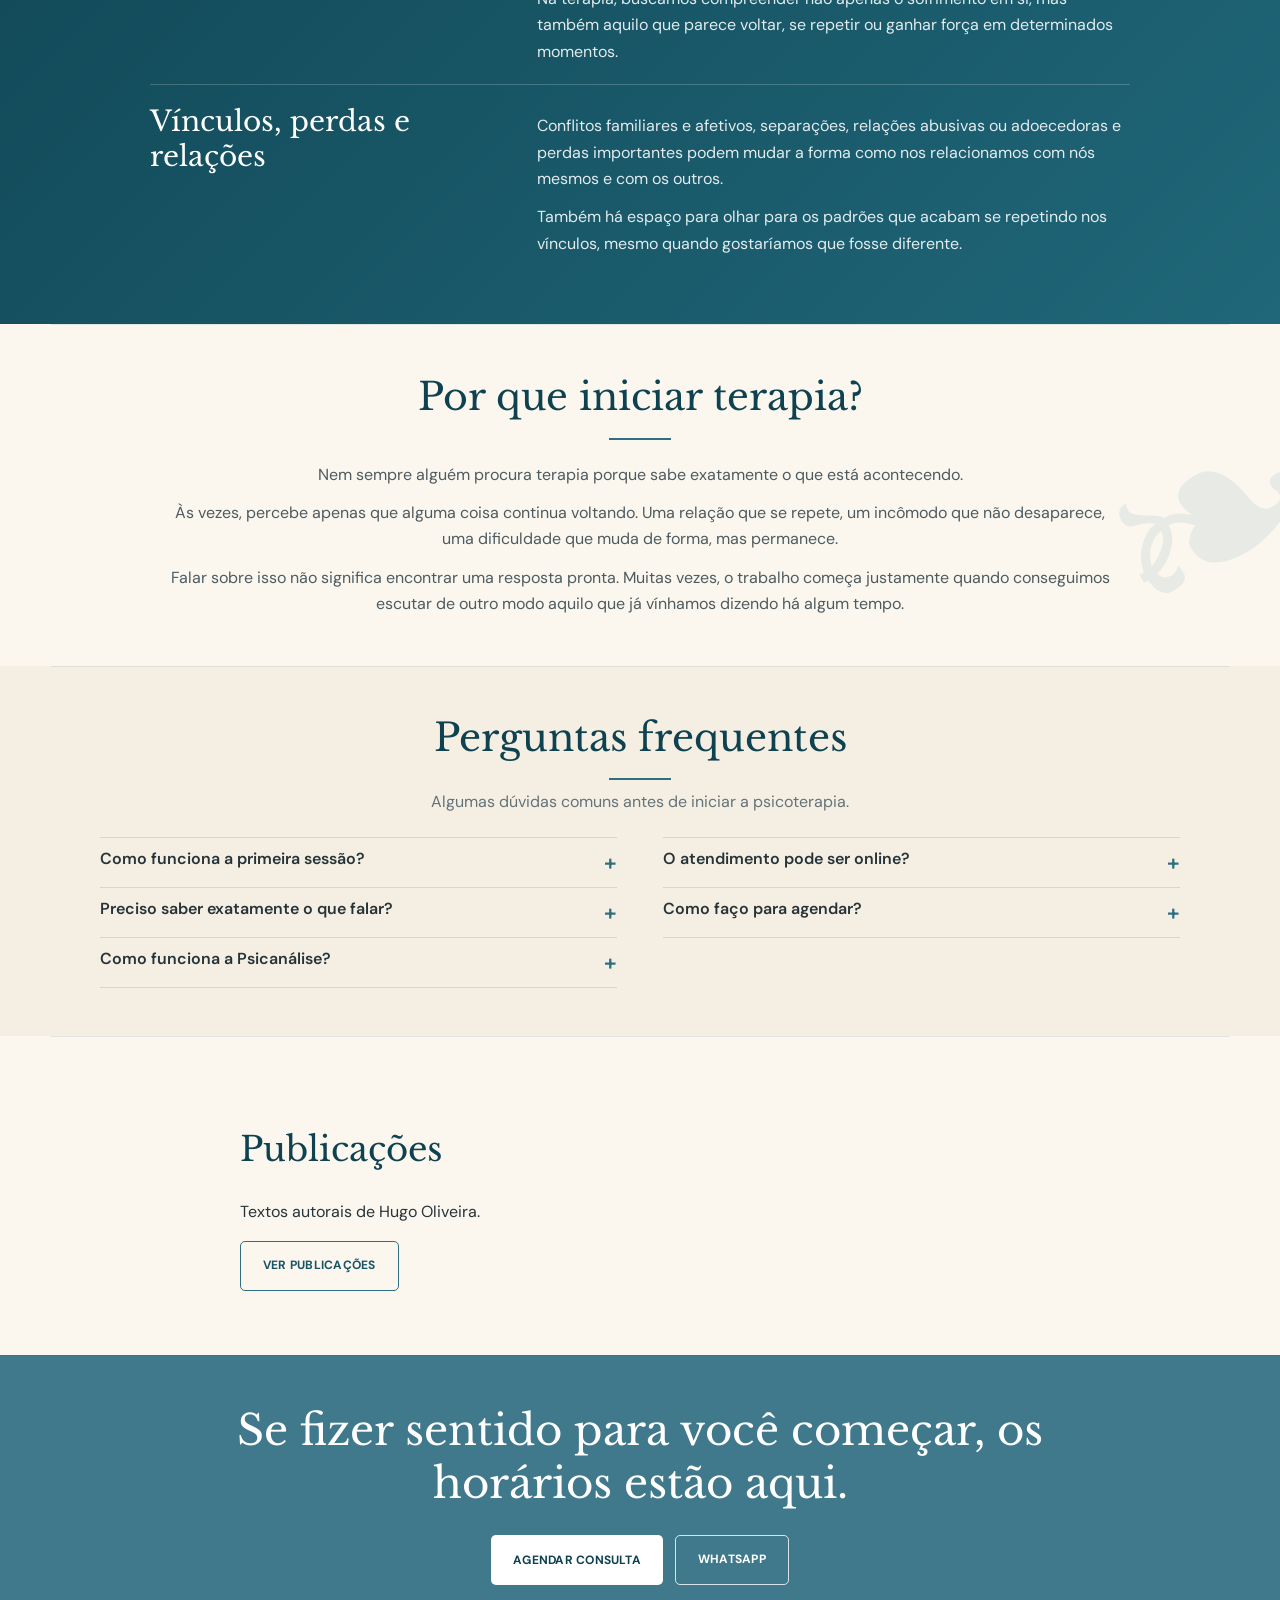
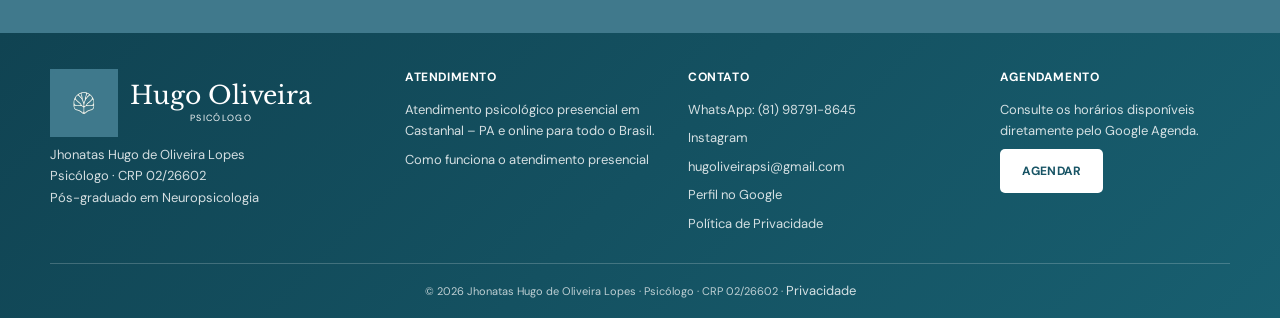
==== commit 30581f5a: "Cria página de atendimento em Castanhal" ====
--- a/index.html
+++ b/index.html
@@ -92,7 +92,7 @@
   <!-- publicacoes:fim -->
   <section class="final-cta" aria-labelledby="titulo-cta-final"><div class="final-cta-inner"><h2 id="titulo-cta-final">Se fizer sentido para você começar, os horários estão aqui.</h2><div class="final-cta-actions"><button class="btn btn-primary" type="button" data-book>Agendar consulta</button><a class="btn btn-outline" href="https://wa.me/5581987918645" target="_blank" rel="noopener noreferrer">WhatsApp</a></div></div></section>
 </main>
-<footer class="footer" id="contato"><div class="container"><div class="footer-grid"><div class="footer-logo"><div class="footer-brand"><img src="assets/logo-mark.webp" alt="" width="256" height="256" loading="lazy"><span><strong>Hugo Oliveira</strong><small>PSICÓLOGO</small></span></div><p>Jhonatas Hugo de Oliveira Lopes<br>Psicólogo · CRP 02/26602<br>Pós-graduado em Neuropsicologia</p></div><div><h2>Atendimento</h2><p>Atendimento psicológico presencial em Castanhal – PA e online para todo o Brasil.</p></div><div><h2>Contato</h2><p><a href="https://wa.me/5581987918645" target="_blank" rel="noopener noreferrer">WhatsApp: (81) 98791-8645</a></p><p><a href="https://www.instagram.com/hugoliveirapsi/" target="_blank" rel="noopener noreferrer">Instagram</a></p><p><a href="mailto:hugoliveirapsi@gmail.com">hugoliveirapsi@gmail.com</a></p><p><a href="https://www.google.com/search?q=Hugo+Oliveira+-+Psic%C3%B3logo+especialista+em+Neuropsicologia" target="_blank" rel="noopener noreferrer">Perfil no Google</a></p><p><a href="politica-de-privacidade.html">Política de Privacidade</a></p></div><div><h2>Agendamento</h2><p>Consulte os horários disponíveis diretamente pelo Google Agenda.</p><button class="btn footer-booking" type="button" data-book>Agendar</button></div></div><div class="footer-bottom">© 2026 Jhonatas Hugo de Oliveira Lopes · Psicólogo · CRP 02/26602 · <a href="politica-de-privacidade.html">Privacidade</a></div></div></footer>
+<footer class="footer" id="contato"><div class="container"><div class="footer-grid"><div class="footer-logo"><div class="footer-brand"><img src="assets/logo-mark.webp" alt="" width="256" height="256" loading="lazy"><span><strong>Hugo Oliveira</strong><small>PSICÓLOGO</small></span></div><p>Jhonatas Hugo de Oliveira Lopes<br>Psicólogo · CRP 02/26602<br>Pós-graduado em Neuropsicologia</p></div><div><h2>Atendimento</h2><p>Atendimento psicológico presencial em Castanhal – PA e online para todo o Brasil.</p><p><a href="/psicologo-em-castanhal">Como funciona o atendimento presencial</a></p></div><div><h2>Contato</h2><p><a href="https://wa.me/5581987918645" target="_blank" rel="noopener noreferrer">WhatsApp: (81) 98791-8645</a></p><p><a href="https://www.instagram.com/hugoliveirapsi/" target="_blank" rel="noopener noreferrer">Instagram</a></p><p><a href="mailto:hugoliveirapsi@gmail.com">hugoliveirapsi@gmail.com</a></p><p><a href="https://www.google.com/search?q=Hugo+Oliveira+-+Psic%C3%B3logo+especialista+em+Neuropsicologia" target="_blank" rel="noopener noreferrer">Perfil no Google</a></p><p><a href="politica-de-privacidade.html">Política de Privacidade</a></p></div><div><h2>Agendamento</h2><p>Consulte os horários disponíveis diretamente pelo Google Agenda.</p><button class="btn footer-booking" type="button" data-book>Agendar</button></div></div><div class="footer-bottom">© 2026 Jhonatas Hugo de Oliveira Lopes · Psicólogo · CRP 02/26602 · <a href="politica-de-privacidade.html">Privacidade</a></div></div></footer>
 <div class="floating-social" aria-label="Atalhos de contato"><a href="https://wa.me/5581987918645" target="_blank" rel="noopener noreferrer" aria-label="Falar com Hugo Oliveira no WhatsApp"><img src="assets/whatsapp.svg" alt="" width="22" height="22"></a><a href="https://www.instagram.com/hugoliveirapsi/" target="_blank" rel="noopener noreferrer" aria-label="Abrir o Instagram de Hugo Oliveira"><img src="assets/instagram.svg" alt="" width="22" height="22"></a></div>
 <script src="assets/v2.js" defer></script>
 </body>
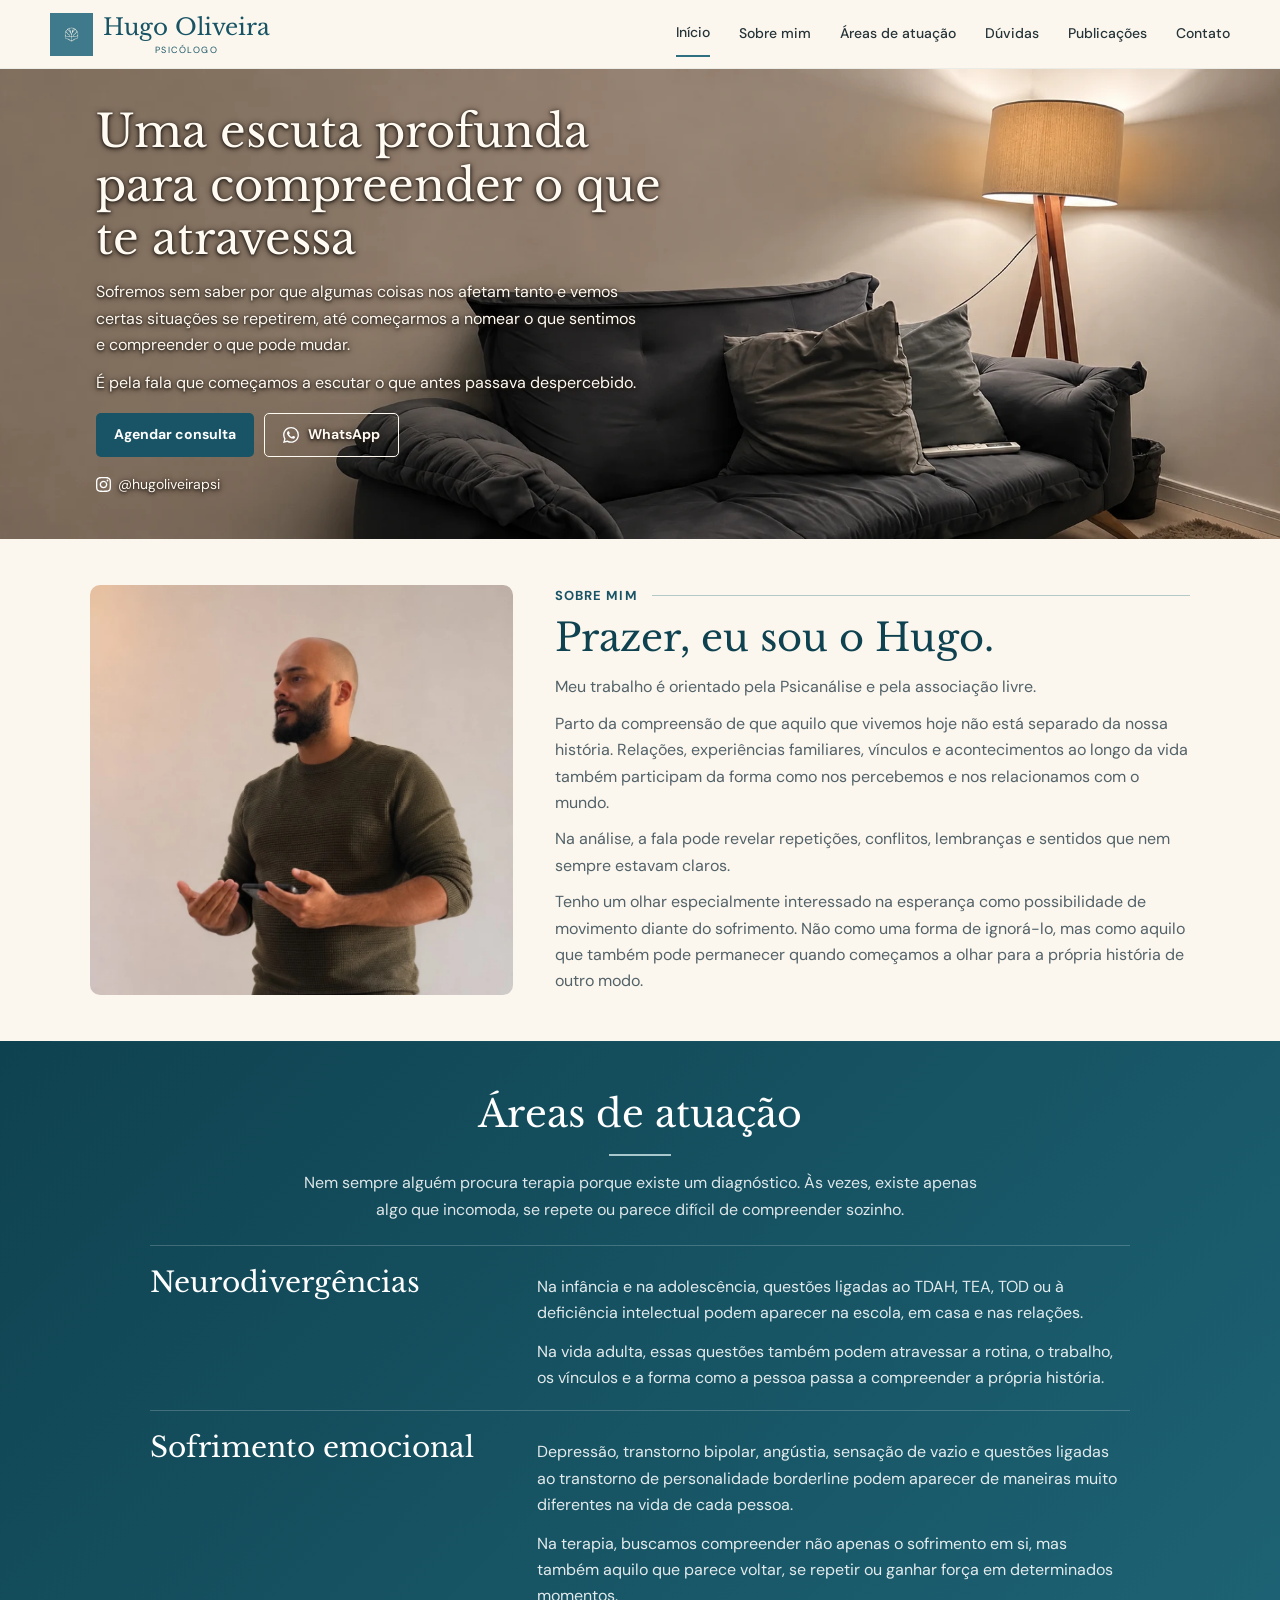
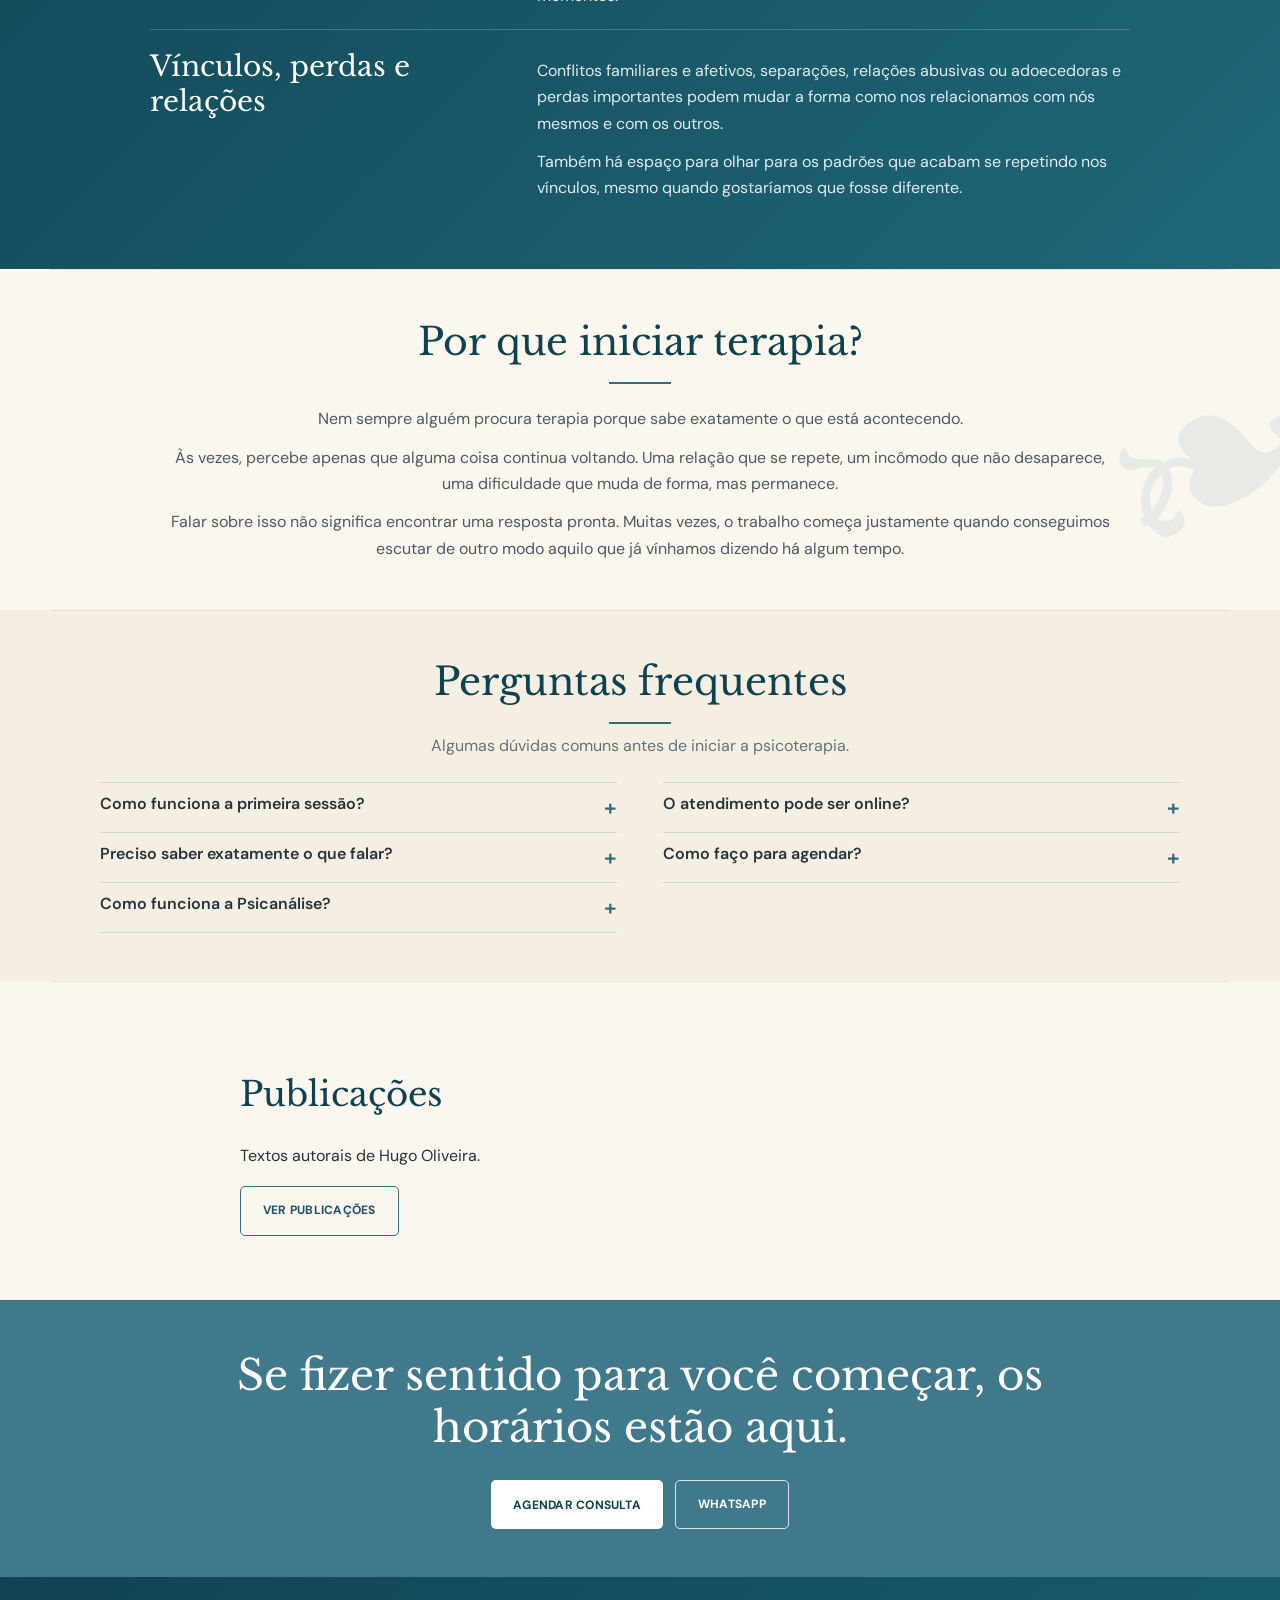
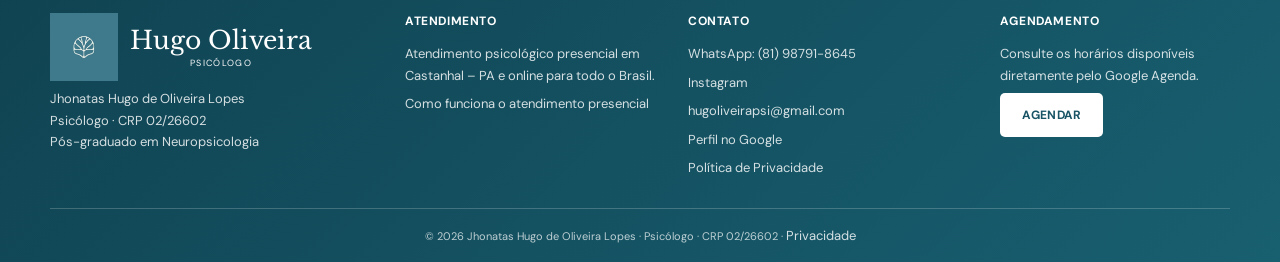
==== commit fbcd9b5a: "Ajusta o enquadramento panorâmico do hero no desktop" ====
--- a/index.html
+++ b/index.html
@@ -47,7 +47,7 @@
   <section class="hero" id="inicio" aria-labelledby="titulo-principal">
     <div class="container hero-grid">
       <div class="hero-copy"><h1 id="titulo-principal">Uma escuta profunda para compreender o que te atravessa</h1><p>Sofremos sem saber por que algumas coisas nos afetam tanto e vemos certas situações se repetirem, até começarmos a nomear o que sentimos e compreender o que pode mudar.</p><p>É pela fala que começamos a escutar o que antes passava despercebido.</p><div class="hero-actions"><button class="btn btn-primary" type="button" data-book>Agendar consulta</button><a class="btn btn-outline" href="https://wa.me/5581987918645" target="_blank" rel="noopener noreferrer"><img src="assets/whatsapp.svg" alt="" width="16" height="16">WhatsApp</a><a class="hero-instagram" href="https://www.instagram.com/hugoliveirapsi/" target="_blank" rel="noopener noreferrer" aria-label="Instagram de Hugo Oliveira"><img src="assets/instagram.svg" alt="" width="15" height="15">@hugoliveirapsi</a></div></div>
-      <div class="hero-visual"><img class="hero-photo hero-office" src="assets/consultorio-real.webp" alt="Sofá e luminária no consultório de psicologia" width="1152" height="1536" fetchpriority="high" decoding="async"></div>
+      <div class="hero-visual"><picture><source media="(min-width: 1120px)" srcset="assets/consultorio-panorama.webp" width="2243" height="701"><img class="hero-photo hero-office" src="assets/consultorio-real.webp" alt="Sofá e luminária no consultório de psicologia" width="1152" height="1536" fetchpriority="high" decoding="async"></picture></div>
     </div>
   </section>
   <section class="section info" id="sobre" aria-labelledby="titulo-sobre"><div class="container info-grid"><div class="about-photo"><img class="about-image" src="assets/sobre-hugo.webp" alt="Hugo Oliveira, psicólogo" width="940" height="1175" loading="lazy" decoding="async"></div>
--- a/assets/v2.css
+++ b/assets/v2.css
@@ -17,10 +17,8 @@
 
 
 /* Refinamentos de composição */
-@media(min-width:821px){.hero{background:linear-gradient(90deg,var(--cream) 0%,rgba(251,247,238,.99) 31%,var(--cream) 43%,rgba(251,247,238,.92) 46%,rgba(251,247,238,.52) 55%,rgba(251,247,238,0) 70%),url('consultorio-real.jpeg') right 48% / max(57%, 530px) auto no-repeat}.hero-visual:before,.hero-visual:after{display:none}.hero-photo{opacity:0;width:100%;height:100%;aspect-ratio:16/9}}
 .quote-band blockquote:before{content:none}
 .area-icon{font:600 11px var(--sans);letter-spacing:.12em}
-@media(max-width:820px){.hero-visual{background:url('consultorio-real.jpeg') center 52% / cover no-repeat}.hero-visual:before,.hero-visual:after{display:none}.hero-photo{display:none}}
 
 .section,.quote-band,.final-cta,.footer{position:relative}.section+.section:before,.quote-band+.section:before{content:"";position:absolute;top:0;left:50%;width:min(92%,1180px);height:1px;background:rgba(47,111,128,.12);transform:translateX(-50%)}
 @media(max-width:540px){.life-stages{padding:34px 18px 36px}.life-stages p{max-width:310px;margin:auto}.life-stages .stage-separator{padding:0 5px}.section+.section:before,.quote-band+.section:before{width:calc(100% - 28px)}.faq-q{padding:18px 0}.faq-a{padding-right:8px}.floating-social a{width:48px;height:48px}}
@@ -153,12 +151,14 @@
 
 #inicio {
   min-height: 0;
-  background: #685a4e;
+  background: none;
   isolation: isolate;
 }
 #inicio .hero-grid {
-  display: block;
-  min-height: 0;
+  display: grid;
+  grid-template-columns: 1fr;
+  align-items: center;
+  min-height: clamp(520px, 49vw, 850px);
 }
 #inicio .hero-copy {
   width: min(57%, 690px);
@@ -179,7 +179,7 @@
 #inicio .hero-visual {
   position: absolute;
   z-index: -1;
-  inset: 0 0 0 44%;
+  inset: 0;
   min-height: 0;
   background: none;
 }
@@ -191,18 +191,14 @@
   width: 100%;
   height: 100%;
   aspect-ratio: auto;
+  object-fit: cover;
   object-position: center 38%;
-}
-#inicio .hero-visual::after {
-  content: "";
-  display: block;
-  position: absolute;
-  inset: 0;
-  width: auto;
-  height: auto;
-  transform: none;
-  z-index: 2;
-  background: linear-gradient(90deg, #685a4e, rgba(104, 90, 78, .48) 9%, transparent 27%);
+  filter: none;
+}
+#inicio .hero-visual::before,
+#inicio .hero-visual::after { content: none; }
+#inicio :is(h1, p, .btn-outline, .hero-instagram) {
+  text-shadow: 0 1px 3px #211a14, 0 1px 6px #211a14;
 }
 #inicio .btn-outline {
   color: #fffaf2;
@@ -215,11 +211,8 @@
 @media (max-width: 820px) {
   .home-header .nav-links { top: 68px; }
   .home-header .nav-links a:first-child { border: 0; }
-  #inicio .hero-copy { width: min(100%, 460px); }
-  #inicio .hero-visual { inset: 0; }
-  #inicio .hero-visual::after {
-    background: linear-gradient(90deg, rgba(44, 36, 29, .85), rgba(44, 36, 29, .62));
-  }
+  #inicio .hero-grid { min-height: 0; }
+  #inicio .hero-office { object-position: 64% 44%; }
 }
 
 .area-topic-copy p + p,
@@ -368,3 +361,16 @@
 @media (min-width: 821px) and (max-width: 1000px) {
   .home-header .nav-links { gap: 16px; }
 }
+
+@media (min-width: 1120px) {
+  #inicio .hero-grid {
+    width: min(85%, 1550px);
+    min-height: clamp(470px, 31.25vw, 780px);
+  }
+  #inicio .hero-copy {
+    padding-block: 36px;
+  }
+  #inicio .hero-office {
+    object-position: right center;
+  }
+}
